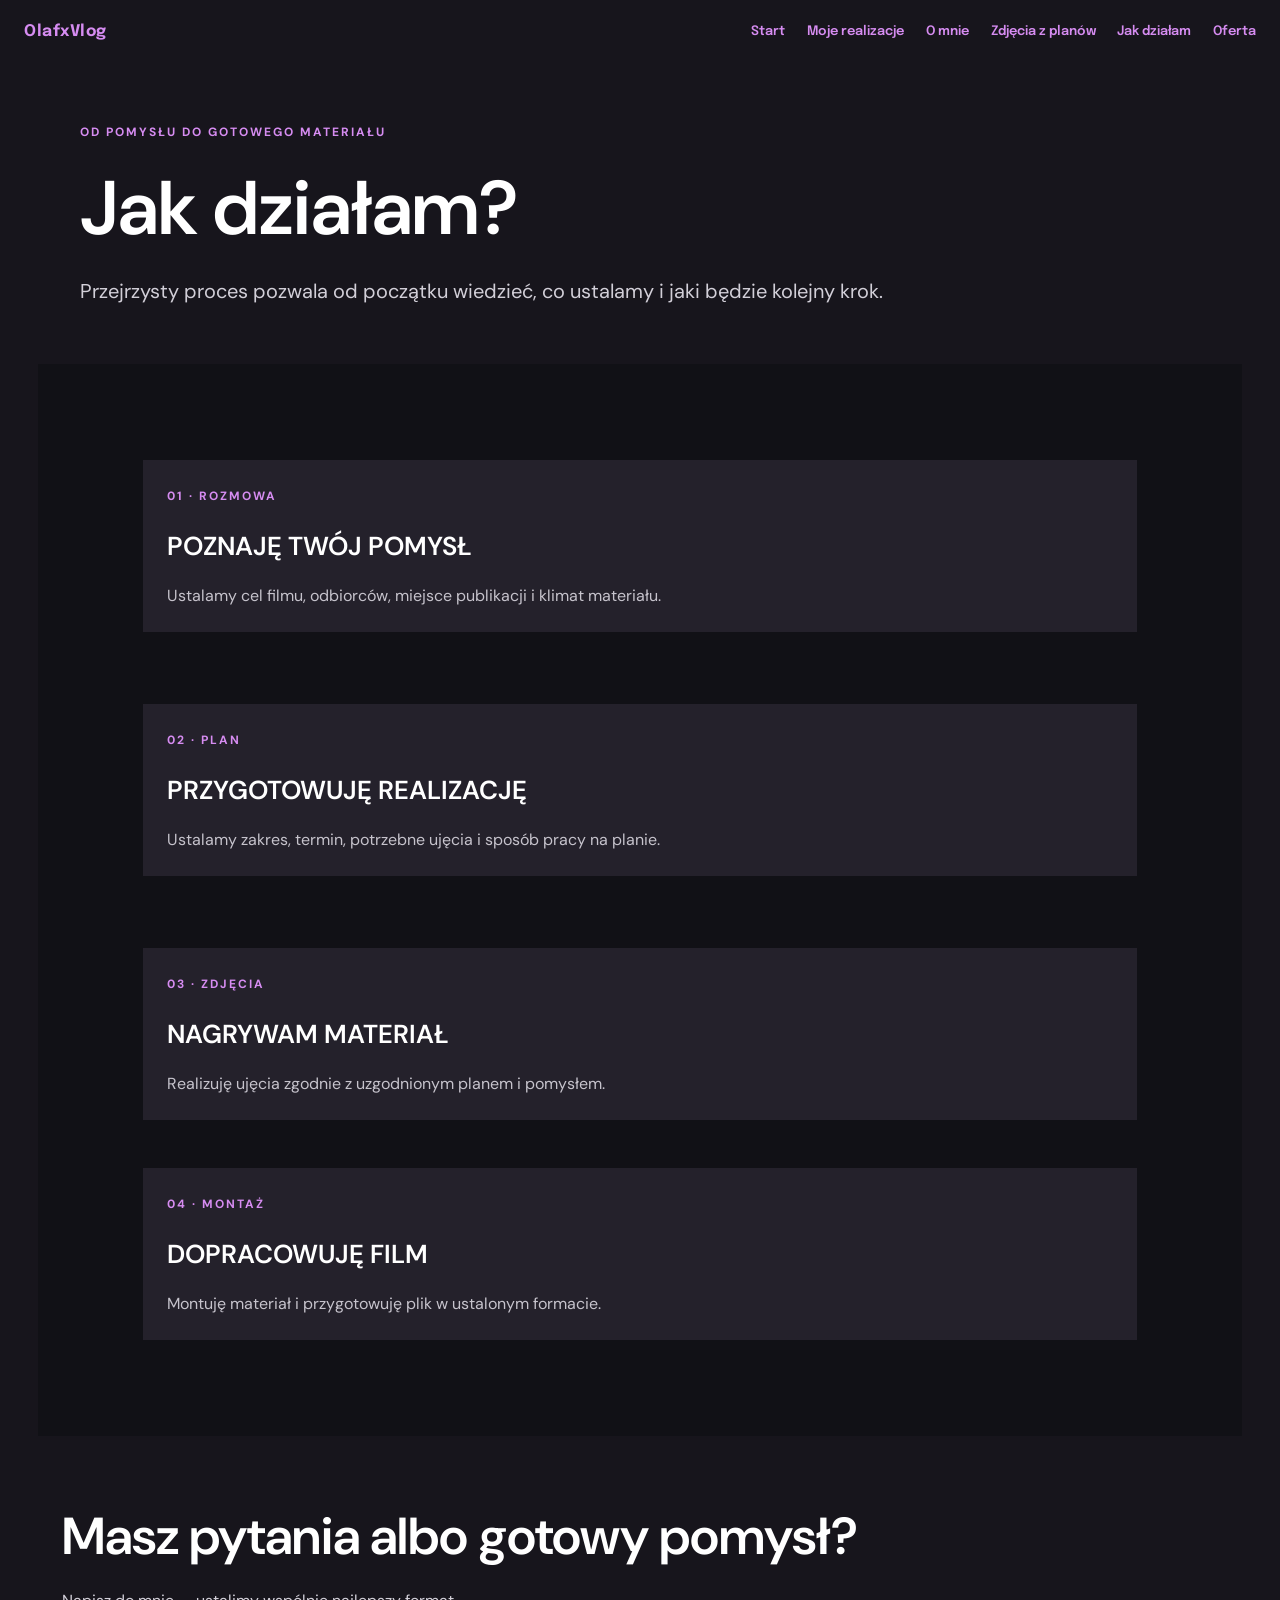
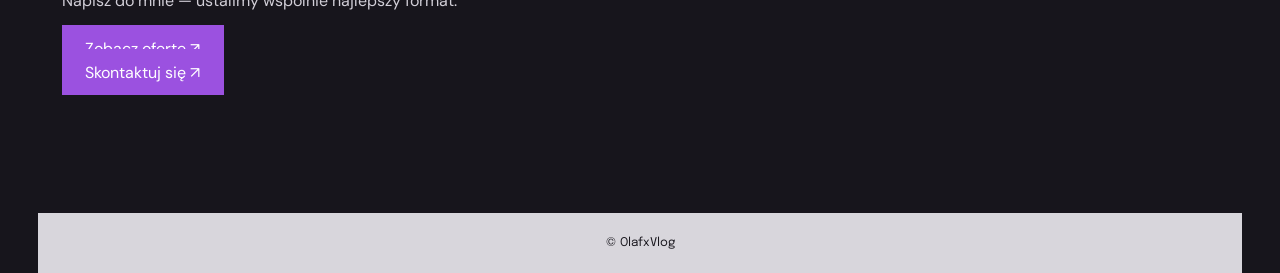
==== docs/jak-dzialam/index.html @ e48c9d9a "Improve mobile navigation and form feedback" ====
<!DOCTYPE html>
<html lang="pl-PL">
<head>
	<meta charset="UTF-8" />
	<meta name="viewport" content="width=device-width, initial-scale=1" />
<meta name='robots' content='max-image-preview:large' />
<title>Jak działam &#8211; OlafxVlog</title>
<link rel='dns-prefetch' href='//localhost' />




<style id="wp-img-auto-sizes-contain-inline-css">
img:is([sizes=auto i],[sizes^="auto," i]){contain-intrinsic-size:3000px 1500px}
/*# sourceURL=wp-img-auto-sizes-contain-inline-css */
</style>
<style id="wp-block-paragraph-inline-css">
.is-small-text{font-size:.875em}.is-regular-text{font-size:1em}.is-large-text{font-size:2.25em}.is-larger-text{font-size:3em}.has-drop-cap:not(:focus):first-letter{float:left;font-size:8.4em;font-style:normal;font-weight:100;line-height:.68;margin:.05em .1em 0 0;text-transform:uppercase}body.rtl .has-drop-cap:not(:focus):first-letter{float:none;margin-left:.1em}p.has-drop-cap.has-background{overflow:hidden}:root :where(p.has-background){padding:1.25em 2.375em}:where(p.has-text-color:not(.has-link-color)) a{color:inherit}p.has-text-align-left[style*="writing-mode:vertical-lr"],p.has-text-align-right[style*="writing-mode:vertical-rl"]{rotate:180deg}
/*# sourceURL=../wp-includes/blocks/paragraph/style.min.css */
</style>
<style id="wp-block-group-inline-css">
.wp-block-group{box-sizing:border-box}:where(.wp-block-group.wp-block-group-is-layout-constrained){position:relative}
/*# sourceURL=../wp-includes/blocks/group/style.min.css */
</style>
<style id="wp-block-group-theme-inline-css">
:where(.wp-block-group.has-background){padding:1.25em 2.375em}
/*# sourceURL=../wp-includes/blocks/group/theme.min.css */
</style>
<style id="wp-block-heading-inline-css">
h1:where(.wp-block-heading).has-background,h2:where(.wp-block-heading).has-background,h3:where(.wp-block-heading).has-background,h4:where(.wp-block-heading).has-background,h5:where(.wp-block-heading).has-background,h6:where(.wp-block-heading).has-background{padding:1.25em 2.375em}h1.has-text-align-left[style*=writing-mode]:where([style*=vertical-lr]),h1.has-text-align-right[style*=writing-mode]:where([style*=vertical-rl]),h2.has-text-align-left[style*=writing-mode]:where([style*=vertical-lr]),h2.has-text-align-right[style*=writing-mode]:where([style*=vertical-rl]),h3.has-text-align-left[style*=writing-mode]:where([style*=vertical-lr]),h3.has-text-align-right[style*=writing-mode]:where([style*=vertical-rl]),h4.has-text-align-left[style*=writing-mode]:where([style*=vertical-lr]),h4.has-text-align-right[style*=writing-mode]:where([style*=vertical-rl]),h5.has-text-align-left[style*=writing-mode]:where([style*=vertical-lr]),h5.has-text-align-right[style*=writing-mode]:where([style*=vertical-rl]),h6.has-text-align-left[style*=writing-mode]:where([style*=vertical-lr]),h6.has-text-align-right[style*=writing-mode]:where([style*=vertical-rl]){rotate:180deg}
/*# sourceURL=../wp-includes/blocks/heading/style.min.css */
</style>

<style id="wp-block-post-content-inline-css">
.wp-block-post-content{display:flow-root}
/*# sourceURL=../wp-includes/blocks/post-content/style.min.css */
</style>
<style id="wp-block-template-part-theme-inline-css">
:root :where(.wp-block-template-part.has-background){margin-bottom:0;margin-top:0;padding:1.25em 2.375em}
/*# sourceURL=../wp-includes/blocks/template-part/theme.min.css */
</style>
<style id="wp-emoji-styles-inline-css">

	img.wp-smiley, img.emoji {
		display: inline !important;
		border: none !important;
		box-shadow: none !important;
		height: 1em !important;
		width: 1em !important;
		margin: 0 0.07em !important;
		vertical-align: -0.1em !important;
		background: none !important;
		padding: 0 !important;
	}
/*# sourceURL=wp-emoji-styles-inline-css */
</style>
<style id="wp-block-library-inline-css">
:root{--wp-block-synced-color:#7a00df;--wp-block-synced-color--rgb:122,0,223;--wp-bound-block-color:var(--wp-block-synced-color);--wp-editor-canvas-background:#ddd;--wp-admin-theme-color:#007cba;--wp-admin-theme-color--rgb:0,124,186;--wp-admin-theme-color-darker-10:#006ba1;--wp-admin-theme-color-darker-10--rgb:0,107,160.5;--wp-admin-theme-color-darker-20:#005a87;--wp-admin-theme-color-darker-20--rgb:0,90,135;--wp-admin-border-width-focus:2px}@media (min-resolution:192dpi){:root{--wp-admin-border-width-focus:1.5px}}.wp-element-button{cursor:pointer}:root .has-very-light-gray-background-color{background-color:#eee}:root .has-very-dark-gray-background-color{background-color:#313131}:root .has-very-light-gray-color{color:#eee}:root .has-very-dark-gray-color{color:#313131}:root .has-vivid-green-cyan-to-vivid-cyan-blue-gradient-background{background:linear-gradient(135deg,#00d084,#0693e3)}:root .has-purple-crush-gradient-background{background:linear-gradient(135deg,#34e2e4,#4721fb 50%,#ab1dfe)}:root .has-hazy-dawn-gradient-background{background:linear-gradient(135deg,#faaca8,#dad0ec)}:root .has-subdued-olive-gradient-background{background:linear-gradient(135deg,#fafae1,#67a671)}:root .has-atomic-cream-gradient-background{background:linear-gradient(135deg,#fdd79a,#004a59)}:root .has-nightshade-gradient-background{background:linear-gradient(135deg,#330968,#31cdcf)}:root .has-midnight-gradient-background{background:linear-gradient(135deg,#020381,#2874fc)}:root{--wp--preset--font-size--normal:16px;--wp--preset--font-size--huge:42px}.has-regular-font-size{font-size:1em}.has-larger-font-size{font-size:2.625em}.has-normal-font-size{font-size:var(--wp--preset--font-size--normal)}.has-huge-font-size{font-size:var(--wp--preset--font-size--huge)}:root .has-text-align-center{text-align:center}:root .has-text-align-left{text-align:left}:root .has-text-align-right{text-align:right}.has-fit-text{white-space:nowrap!important}#end-resizable-editor-section{display:none}.aligncenter{clear:both}.items-justified-left{justify-content:flex-start}.items-justified-center{justify-content:center}.items-justified-right{justify-content:flex-end}.items-justified-space-between{justify-content:space-between}.screen-reader-text{word-wrap:normal!important;border:0;clip-path:inset(50%);height:1px;margin:-1px;overflow:hidden;padding:0;position:absolute;width:1px;word-break:normal!important}.screen-reader-text:focus{background-color:#ddd;clip-path:none;color:#444;display:block;font-size:1em;height:auto;left:5px;line-height:normal;padding:15px 23px 14px;text-decoration:none;top:5px;width:auto;z-index:100000}html :where(.has-border-color){border-style:solid}html :where([style^=border-color],[style*=";border-color"],[style*="; border-color"]){border-style:solid}html :where([style^=border-top-color],[style*=";border-top-color"],[style*="; border-top-color"]){border-top-style:solid}html :where([style^=border-right-color],[style*=";border-right-color"],[style*="; border-right-color"]){border-right-style:solid}html :where([style^=border-bottom-color],[style*=";border-bottom-color"],[style*="; border-bottom-color"]){border-bottom-style:solid}html :where([style^=border-left-color],[style*=";border-left-color"],[style*="; border-left-color"]){border-left-style:solid}html :where([style^=border-width],[style*=";border-width"],[style*="; border-width"]){border-style:solid}html :where([style^=border-top-width],[style*=";border-top-width"],[style*="; border-top-width"]){border-top-style:solid}html :where([style^=border-right-width],[style*=";border-right-width"],[style*="; border-right-width"]){border-right-style:solid}html :where([style^=border-bottom-width],[style*=";border-bottom-width"],[style*="; border-bottom-width"]){border-bottom-style:solid}html :where([style^=border-left-width],[style*=";border-left-width"],[style*="; border-left-width"]){border-left-style:solid}html :where(img[class*=wp-image-]){height:auto;max-width:100%}:where(figure){margin:0 0 1em}html :where(.is-position-sticky){--wp-admin--admin-bar--position-offset:var(--wp-admin--admin-bar--height,0px)}@media screen and (max-width:600px){html :where(.is-position-sticky){--wp-admin--admin-bar--position-offset:0px}}
/*# sourceURL=/wp-includes/css/dist/block-library/common.min.css */
</style>
<style id="global-styles-inline-css">
:root{--wp--preset--aspect-ratio--square: 1;--wp--preset--aspect-ratio--4-3: 4/3;--wp--preset--aspect-ratio--3-4: 3/4;--wp--preset--aspect-ratio--3-2: 3/2;--wp--preset--aspect-ratio--2-3: 2/3;--wp--preset--aspect-ratio--16-9: 16/9;--wp--preset--aspect-ratio--9-16: 9/16;--wp--preset--color--black: #000000;--wp--preset--color--cyan-bluish-gray: #abb8c3;--wp--preset--color--white: #ffffff;--wp--preset--color--pale-pink: #f78da7;--wp--preset--color--vivid-red: #cf2e2e;--wp--preset--color--luminous-vivid-orange: #ff6900;--wp--preset--color--luminous-vivid-amber: #fcb900;--wp--preset--color--light-green-cyan: #7bdcb5;--wp--preset--color--vivid-green-cyan: #00d084;--wp--preset--color--pale-cyan-blue: #8ed1fc;--wp--preset--color--vivid-cyan-blue: #0693e3;--wp--preset--color--vivid-purple: #9b51e0;--wp--preset--color--base: #fffdfd;--wp--preset--color--body-text: #666b68;--wp--preset--color--section-bg: #f6f6f6;--wp--preset--color--heading: #1d1c1a;--wp--preset--color--primary: #EF626C;--wp--preset--color--secondary: #1c1b19;--wp--preset--gradient--vivid-cyan-blue-to-vivid-purple: linear-gradient(135deg,rgb(6,147,227) 0%,rgb(155,81,224) 100%);--wp--preset--gradient--light-green-cyan-to-vivid-green-cyan: linear-gradient(135deg,rgb(122,220,180) 0%,rgb(0,208,130) 100%);--wp--preset--gradient--luminous-vivid-amber-to-luminous-vivid-orange: linear-gradient(135deg,rgb(252,185,0) 0%,rgb(255,105,0) 100%);--wp--preset--gradient--luminous-vivid-orange-to-vivid-red: linear-gradient(135deg,rgb(255,105,0) 0%,rgb(207,46,46) 100%);--wp--preset--gradient--very-light-gray-to-cyan-bluish-gray: linear-gradient(135deg,rgb(238,238,238) 0%,rgb(169,184,195) 100%);--wp--preset--gradient--cool-to-warm-spectrum: linear-gradient(135deg,rgb(74,234,220) 0%,rgb(151,120,209) 20%,rgb(207,42,186) 40%,rgb(238,44,130) 60%,rgb(251,105,98) 80%,rgb(254,248,76) 100%);--wp--preset--gradient--blush-light-purple: linear-gradient(135deg,rgb(255,206,236) 0%,rgb(152,150,240) 100%);--wp--preset--gradient--blush-bordeaux: linear-gradient(135deg,rgb(254,205,165) 0%,rgb(254,45,45) 50%,rgb(107,0,62) 100%);--wp--preset--gradient--luminous-dusk: linear-gradient(135deg,rgb(255,203,112) 0%,rgb(199,81,192) 50%,rgb(65,88,208) 100%);--wp--preset--gradient--pale-ocean: linear-gradient(135deg,rgb(255,245,203) 0%,rgb(182,227,212) 50%,rgb(51,167,181) 100%);--wp--preset--gradient--electric-grass: linear-gradient(135deg,rgb(202,248,128) 0%,rgb(113,206,126) 100%);--wp--preset--gradient--midnight: linear-gradient(135deg,rgb(2,3,129) 0%,rgb(40,116,252) 100%);--wp--preset--font-size--small: 14px;--wp--preset--font-size--medium: 18px;--wp--preset--font-size--large: 26px;--wp--preset--font-size--x-large: 42px;--wp--preset--font-size--body-text: 16px;--wp--preset--font-size--regular: 22px;--wp--preset--font-size--extra-large: 32px;--wp--preset--font-size--big: clamp(33px, calc(2.0625rem + ((1vw - 3.2px) * 2.0625)), 66px);;--wp--preset--font-size--huge: clamp(40px, calc(2.25rem + ((1vw - 3.2px) * 2.375)), 74px);;--wp--preset--font-size--gigantic: clamp(42px, calc(2.625rem + ((1vw - 3.2px) * 2.75)), 86px);;--wp--preset--font-size--banner-title: clamp(2.5rem, 2.113rem + 1.935vw, 4rem);;--wp--preset--font-size--section-title: clamp(2rem, 1.871rem + 0.645vw, 2.5rem);;--wp--preset--font-family--epilogue: "Epilogue", sans-serif;--wp--preset--spacing--20: 0.44rem;--wp--preset--spacing--30: 0.67rem;--wp--preset--spacing--40: 1rem;--wp--preset--spacing--50: 1.5rem;--wp--preset--spacing--60: 2.25rem;--wp--preset--spacing--70: 3.38rem;--wp--preset--spacing--80: 5.06rem;--wp--preset--shadow--natural: 6px 6px 9px rgba(0, 0, 0, 0.2);--wp--preset--shadow--deep: 12px 12px 50px rgba(0, 0, 0, 0.4);--wp--preset--shadow--sharp: 6px 6px 0px rgba(0, 0, 0, 0.2);--wp--preset--shadow--outlined: 6px 6px 0px -3px rgb(255, 255, 255), 6px 6px rgb(0, 0, 0);--wp--preset--shadow--crisp: 6px 6px 0px rgb(0, 0, 0);}.wp-block-button{--wp--preset--dimension--25: 25%;--wp--preset--dimension--50: 50%;--wp--preset--dimension--75: 75%;--wp--preset--dimension--100: 100%;}:root { --wp--style--global--content-size: 1500px;--wp--style--global--wide-size: 1280px; }:where(body) { margin: 0; }.wp-site-blocks { padding-top: var(--wp--style--root--padding-top); padding-bottom: var(--wp--style--root--padding-bottom); }.has-global-padding { padding-right: var(--wp--style--root--padding-right); padding-left: var(--wp--style--root--padding-left); }.has-global-padding > .alignfull { margin-right: calc(var(--wp--style--root--padding-right) * -1); margin-left: calc(var(--wp--style--root--padding-left) * -1); }.has-global-padding :where(:not(.alignfull.is-layout-flow) > .has-global-padding:not(.wp-block-block, .alignfull)) { padding-right: 0; padding-left: 0; }.has-global-padding :where(:not(.alignfull.is-layout-flow) > .has-global-padding:not(.wp-block-block, .alignfull)) > .alignfull { margin-left: 0; margin-right: 0; }.wp-site-blocks > .alignleft { float: left; margin-right: 2em; }.wp-site-blocks > .alignright { float: right; margin-left: 2em; }.wp-site-blocks > .aligncenter { justify-content: center; margin-left: auto; margin-right: auto; }:where(.wp-site-blocks) > * { margin-block-start: 24px; margin-block-end: 0; }:where(.wp-site-blocks) > :first-child { margin-block-start: 0; }:where(.wp-site-blocks) > :last-child { margin-block-end: 0; }:root { --wp--style--block-gap: 24px; }:root :where(.is-layout-flow) > :first-child{margin-block-start: 0;}:root :where(.is-layout-flow) > :last-child{margin-block-end: 0;}:root :where(.is-layout-flow) > *{margin-block-start: 24px;margin-block-end: 0;}:root :where(.is-layout-constrained) > :first-child{margin-block-start: 0;}:root :where(.is-layout-constrained) > :last-child{margin-block-end: 0;}:root :where(.is-layout-constrained) > *{margin-block-start: 24px;margin-block-end: 0;}:root :where(.is-layout-flex){gap: 24px;}:root :where(.is-layout-grid){gap: 24px;}.is-layout-flow > .alignleft{float: left;margin-inline-start: 0;margin-inline-end: 2em;}.is-layout-flow > .alignright{float: right;margin-inline-start: 2em;margin-inline-end: 0;}.is-layout-flow > .aligncenter{margin-left: auto !important;margin-right: auto !important;}.is-layout-constrained > .alignleft{float: left;margin-inline-start: 0;margin-inline-end: 2em;}.is-layout-constrained > .alignright{float: right;margin-inline-start: 2em;margin-inline-end: 0;}.is-layout-constrained > .aligncenter{margin-left: auto !important;margin-right: auto !important;}.is-layout-constrained > :where(:not(.alignleft):not(.alignright):not(.alignfull)){max-width: var(--wp--style--global--content-size);margin-left: auto !important;margin-right: auto !important;}.is-layout-constrained > .alignwide{max-width: var(--wp--style--global--wide-size);}body .is-layout-flex{display: flex;}.is-layout-flex{flex-wrap: wrap;align-items: center;}.is-layout-flex > :is(*, div){margin: 0;}body .is-layout-grid{display: grid;}.is-layout-grid > :is(*, div){margin: 0;}body{background-color: var(--wp--preset--color--base);color: var(--wp--preset--color--body-text);font-family: var(--wp--preset--font-family--epilogue);font-size: var(--wp--preset--font-size--body-text);font-weight: 400;line-height: 1.5rem;margin-top: 0;margin-right: 0;margin-bottom: 0;margin-left: 0;--wp--style--root--padding-top: 0;--wp--style--root--padding-right: 0;--wp--style--root--padding-bottom: 0;--wp--style--root--padding-left: 0;}a:where(:not(.wp-element-button)){color: var(--wp--preset--color--heading);}:root :where(a:where(:not(.wp-element-button)):hover){color: var(--wp--preset--color--primary);}:root :where(a:where(:not(.wp-element-button)):focus){color: var(--wp--preset--color--primary);outline-style: dotted;outline-width: 1px;}h1, h2, h3, h4, h5, h6{color: var(--wp--preset--color--heading);font-family: var(--wp--preset--font-family--raleway);font-weight: 600;}h1{font-size: 38px;line-height: 1.5;}h2{font-size: 32px;line-height: 1.3;}h3{font-size: 26px;}h4{font-size: 22px;}h5{font-size: 18px;}h6{font-size: 16px;}:root :where(.wp-element-button, .wp-block-button__link){background-color: var(--wp--preset--color--primary);border-width: 0;color: var(--wp--preset--color--white);font-family: inherit;font-size: inherit;font-style: inherit;font-weight: inherit;letter-spacing: inherit;line-height: inherit;padding-top: calc(0.667em + 2px);padding-right: calc(1.333em + 2px);padding-bottom: calc(0.667em + 2px);padding-left: calc(1.333em + 2px);text-decoration: none;text-transform: inherit;}:root :where(.wp-element-button:hover, .wp-block-button__link:hover){background-color: var(--wp--preset--color--secondary);color: var(--wp--preset--color--white);}.has-black-color{color: var(--wp--preset--color--black) !important;}.has-cyan-bluish-gray-color{color: var(--wp--preset--color--cyan-bluish-gray) !important;}.has-white-color{color: var(--wp--preset--color--white) !important;}.has-pale-pink-color{color: var(--wp--preset--color--pale-pink) !important;}.has-vivid-red-color{color: var(--wp--preset--color--vivid-red) !important;}.has-luminous-vivid-orange-color{color: var(--wp--preset--color--luminous-vivid-orange) !important;}.has-luminous-vivid-amber-color{color: var(--wp--preset--color--luminous-vivid-amber) !important;}.has-light-green-cyan-color{color: var(--wp--preset--color--light-green-cyan) !important;}.has-vivid-green-cyan-color{color: var(--wp--preset--color--vivid-green-cyan) !important;}.has-pale-cyan-blue-color{color: var(--wp--preset--color--pale-cyan-blue) !important;}.has-vivid-cyan-blue-color{color: var(--wp--preset--color--vivid-cyan-blue) !important;}.has-vivid-purple-color{color: var(--wp--preset--color--vivid-purple) !important;}.has-base-color{color: var(--wp--preset--color--base) !important;}.has-body-text-color{color: var(--wp--preset--color--body-text) !important;}.has-section-bg-color{color: var(--wp--preset--color--section-bg) !important;}.has-heading-color{color: var(--wp--preset--color--heading) !important;}.has-primary-color{color: var(--wp--preset--color--primary) !important;}.has-secondary-color{color: var(--wp--preset--color--secondary) !important;}.has-black-background-color{background-color: var(--wp--preset--color--black) !important;}.has-cyan-bluish-gray-background-color{background-color: var(--wp--preset--color--cyan-bluish-gray) !important;}.has-white-background-color{background-color: var(--wp--preset--color--white) !important;}.has-pale-pink-background-color{background-color: var(--wp--preset--color--pale-pink) !important;}.has-vivid-red-background-color{background-color: var(--wp--preset--color--vivid-red) !important;}.has-luminous-vivid-orange-background-color{background-color: var(--wp--preset--color--luminous-vivid-orange) !important;}.has-luminous-vivid-amber-background-color{background-color: var(--wp--preset--color--luminous-vivid-amber) !important;}.has-light-green-cyan-background-color{background-color: var(--wp--preset--color--light-green-cyan) !important;}.has-vivid-green-cyan-background-color{background-color: var(--wp--preset--color--vivid-green-cyan) !important;}.has-pale-cyan-blue-background-color{background-color: var(--wp--preset--color--pale-cyan-blue) !important;}.has-vivid-cyan-blue-background-color{background-color: var(--wp--preset--color--vivid-cyan-blue) !important;}.has-vivid-purple-background-color{background-color: var(--wp--preset--color--vivid-purple) !important;}.has-base-background-color{background-color: var(--wp--preset--color--base) !important;}.has-body-text-background-color{background-color: var(--wp--preset--color--body-text) !important;}.has-section-bg-background-color{background-color: var(--wp--preset--color--section-bg) !important;}.has-heading-background-color{background-color: var(--wp--preset--color--heading) !important;}.has-primary-background-color{background-color: var(--wp--preset--color--primary) !important;}.has-secondary-background-color{background-color: var(--wp--preset--color--secondary) !important;}.has-black-border-color{border-color: var(--wp--preset--color--black) !important;}.has-cyan-bluish-gray-border-color{border-color: var(--wp--preset--color--cyan-bluish-gray) !important;}.has-white-border-color{border-color: var(--wp--preset--color--white) !important;}.has-pale-pink-border-color{border-color: var(--wp--preset--color--pale-pink) !important;}.has-vivid-red-border-color{border-color: var(--wp--preset--color--vivid-red) !important;}.has-luminous-vivid-orange-border-color{border-color: var(--wp--preset--color--luminous-vivid-orange) !important;}.has-luminous-vivid-amber-border-color{border-color: var(--wp--preset--color--luminous-vivid-amber) !important;}.has-light-green-cyan-border-color{border-color: var(--wp--preset--color--light-green-cyan) !important;}.has-vivid-green-cyan-border-color{border-color: var(--wp--preset--color--vivid-green-cyan) !important;}.has-pale-cyan-blue-border-color{border-color: var(--wp--preset--color--pale-cyan-blue) !important;}.has-vivid-cyan-blue-border-color{border-color: var(--wp--preset--color--vivid-cyan-blue) !important;}.has-vivid-purple-border-color{border-color: var(--wp--preset--color--vivid-purple) !important;}.has-base-border-color{border-color: var(--wp--preset--color--base) !important;}.has-body-text-border-color{border-color: var(--wp--preset--color--body-text) !important;}.has-section-bg-border-color{border-color: var(--wp--preset--color--section-bg) !important;}.has-heading-border-color{border-color: var(--wp--preset--color--heading) !important;}.has-primary-border-color{border-color: var(--wp--preset--color--primary) !important;}.has-secondary-border-color{border-color: var(--wp--preset--color--secondary) !important;}.has-vivid-cyan-blue-to-vivid-purple-gradient-background{background: var(--wp--preset--gradient--vivid-cyan-blue-to-vivid-purple) !important;}.has-light-green-cyan-to-vivid-green-cyan-gradient-background{background: var(--wp--preset--gradient--light-green-cyan-to-vivid-green-cyan) !important;}.has-luminous-vivid-amber-to-luminous-vivid-orange-gradient-background{background: var(--wp--preset--gradient--luminous-vivid-amber-to-luminous-vivid-orange) !important;}.has-luminous-vivid-orange-to-vivid-red-gradient-background{background: var(--wp--preset--gradient--luminous-vivid-orange-to-vivid-red) !important;}.has-very-light-gray-to-cyan-bluish-gray-gradient-background{background: var(--wp--preset--gradient--very-light-gray-to-cyan-bluish-gray) !important;}.has-cool-to-warm-spectrum-gradient-background{background: var(--wp--preset--gradient--cool-to-warm-spectrum) !important;}.has-blush-light-purple-gradient-background{background: var(--wp--preset--gradient--blush-light-purple) !important;}.has-blush-bordeaux-gradient-background{background: var(--wp--preset--gradient--blush-bordeaux) !important;}.has-luminous-dusk-gradient-background{background: var(--wp--preset--gradient--luminous-dusk) !important;}.has-pale-ocean-gradient-background{background: var(--wp--preset--gradient--pale-ocean) !important;}.has-electric-grass-gradient-background{background: var(--wp--preset--gradient--electric-grass) !important;}.has-midnight-gradient-background{background: var(--wp--preset--gradient--midnight) !important;}.has-small-font-size{font-size: var(--wp--preset--font-size--small) !important;}.has-medium-font-size{font-size: var(--wp--preset--font-size--medium) !important;}.has-large-font-size{font-size: var(--wp--preset--font-size--large) !important;}.has-x-large-font-size{font-size: var(--wp--preset--font-size--x-large) !important;}.has-body-text-font-size{font-size: var(--wp--preset--font-size--body-text) !important;}.has-regular-font-size{font-size: var(--wp--preset--font-size--regular) !important;}.has-extra-large-font-size{font-size: var(--wp--preset--font-size--extra-large) !important;}.has-big-font-size{font-size: var(--wp--preset--font-size--big) !important;}.has-huge-font-size{font-size: var(--wp--preset--font-size--huge) !important;}.has-gigantic-font-size{font-size: var(--wp--preset--font-size--gigantic) !important;}.has-banner-title-font-size{font-size: var(--wp--preset--font-size--banner-title) !important;}.has-section-title-font-size{font-size: var(--wp--preset--font-size--section-title) !important;}.has-epilogue-font-family{font-family: var(--wp--preset--font-family--epilogue) !important;}
html, body {
  margin: 0 !important;
  background-color: #17151c !important;
}

/* Czytelne pola formularza kontaktowego */
.wpcf7 form label {
  color: #f5f3f7 !important;
}
.wpcf7 form input:not([type=submit]):not([type=checkbox]):not([type=radio]),
.wpcf7 form textarea {
  color: #f5f3f7 !important;
  caret-color: #f5f3f7;
  background-color: #25232a !important;
}
.wpcf7 form input::placeholder,
.wpcf7 form textarea::placeholder {
  color: #c6c3cc !important;
  opacity: 1;
}
:root :where(.wp-block-column){padding-top: var(--wp--preset--spacing--50);padding-right: var(--wp--preset--spacing--80);padding-bottom: var(--wp--preset--spacing--50);padding-left: var(--wp--preset--spacing--80);text-transform: uppercase;}
:root :where(.wp-block-column .wp-element-button, .wp-block-column .wp-block-button__link){background-color: var(--wp--preset--color--heading);}
:root :where(p){text-align: left;font-size: var(--wp--preset--font-size--body-text);text-transform: none;}
/*# sourceURL=global-styles-inline-css */
</style>
<style id="core-block-supports-inline-css">
.wp-container-core-group-is-layout-701dd434{flex-wrap:nowrap;gap:12px;justify-content:flex-start;}.wp-container-core-group-is-layout-3f54cc49 > :where(:not(.alignleft):not(.alignright):not(.alignfull)){max-width:1120px;margin-left:auto !important;margin-right:auto !important;}.wp-container-core-group-is-layout-3f54cc49 > .alignwide{max-width:1120px;}.wp-container-core-group-is-layout-3f54cc49 .alignfull{max-width:none;}.wp-container-core-group-is-layout-3f54cc49 > .alignfull{margin-right:calc(24px * -1);margin-left:calc(24px * -1);}.wp-container-core-group-is-layout-67faa747 > :where(:not(.alignleft):not(.alignright):not(.alignfull)){max-width:1120px;margin-left:auto !important;margin-right:auto !important;}.wp-container-core-group-is-layout-67faa747 > .alignwide{max-width:1120px;}.wp-container-core-group-is-layout-67faa747 .alignfull{max-width:none;}.wp-container-core-group-is-layout-67faa747 > .alignfull{margin-right:calc(24px * -1);margin-left:calc(24px * -1);}.wp-container-core-group-is-layout-318022ab > .alignfull{margin-right:calc(24px * -1);margin-left:calc(24px * -1);}.wp-container-core-group-is-layout-80ef2325 > :where(:not(.alignleft):not(.alignright):not(.alignfull)){max-width:1120px;margin-left:auto !important;margin-right:auto !important;}.wp-container-core-group-is-layout-80ef2325 > .alignwide{max-width:1120px;}.wp-container-core-group-is-layout-80ef2325 .alignfull{max-width:none;}.wp-container-core-group-is-layout-80ef2325 > .alignfull{margin-right:calc(24px * -1);margin-left:calc(24px * -1);}.wp-container-core-post-content-is-layout-a1357864 > *{margin-block-start:0;margin-block-end:0;}.wp-container-core-post-content-is-layout-a1357864 > * + *{margin-block-start:0px;margin-block-end:0;}.wp-container-core-group-is-layout-fdaced03 > :where(:not(.alignleft):not(.alignright):not(.alignfull)){max-width:1120px;margin-left:auto !important;margin-right:auto !important;}.wp-container-core-group-is-layout-fdaced03 > .alignwide{max-width:1120px;}.wp-container-core-group-is-layout-fdaced03 .alignfull{max-width:none;}.wp-container-core-group-is-layout-fdaced03 > .alignfull{margin-right:calc(24px * -1);margin-left:calc(24px * -1);}.wp-container-core-group-is-layout-a1357864 > *{margin-block-start:0;margin-block-end:0;}.wp-container-core-group-is-layout-a1357864 > * + *{margin-block-start:0px;margin-block-end:0;}
/*# sourceURL=core-block-supports-inline-css */
</style>
<style id="wp-block-template-skip-link-inline-css">
/*! This file is auto-generated */
.skip-link.screen-reader-text{border:0;clip-path:inset(50%);height:1px;margin:-1px;overflow:hidden;padding:0;position:absolute!important;width:1px;word-wrap:normal!important;word-break:normal!important}.skip-link.screen-reader-text:focus{background-color:#eee;clip-path:none;color:#444;display:block;font-size:1em;height:auto;left:5px;line-height:normal;padding:15px 23px 14px;text-decoration:none;top:5px;width:auto;z-index:100000}
/*# sourceURL=/wp-includes/css/wp-block-template-skip-link.min.css */
</style>



<style id="elementor-frontend-inline-css">
.e-heading-base a, .e-paragraph-base a { all: unset; cursor: pointer; }form[data-element_type="e-form"].form-state-success [data-element_type="e-form-success-message"],form[data-element_type="e-form"].form-state-error [data-element_type="e-form-error-message"]{ display: block; }.elementor-edit-mode [data-element_type="e-form-success-message"]:is(.elementor-element-editable, :has(.elementor-element-editable), :has(> .elementor-empty-view)),.elementor-edit-mode [data-element_type="e-form-error-message"]:is(.elementor-element-editable, :has(.elementor-element-editable), :has(> .elementor-empty-view)){ display: block; }.e-background-video { position: relative; overflow: hidden; }.e-background-video__media { position: absolute; inset: 0; width: 100%; height: 100%; object-fit: cover; pointer-events: none; z-index: 0; }.e-background-video__content { position: relative; z-index: 1; flex: 1 1 auto; }.elementor-edit-mode .e-background-video__content.e-atomic-element:has(> .elementor-empty-view) { display: flex; flex-direction: column; flex: 1 1 auto; min-height: 0; }.elementor-edit-mode .e-background-video__content.e-atomic-element:has(> .elementor-empty-view) > .elementor-empty-view.elementor-empty-view { position: relative; flex: 1 1 auto; min-height: 120px; height: auto; width: 100%; }.elementor-edit-mode .e-background-video__content.e-atomic-element:has(> .elementor-empty-view) > .elementor-empty-view > .elementor-first-add { position: absolute; inset: 0; width: 100%; height: 100%; }.e-background-video__controls { z-index: 2; }.e-background-video__play, .e-background-video__pause { appearance: none; -webkit-appearance: none; }.e-background-video.e-background-video--playing .e-background-video__play { display: none; }.e-background-video.e-background-video--paused .e-background-video__pause { display: none; }.e-background-video:not(.e-background-video--playing):not(.e-background-video--paused) .e-background-video__controls,.e-background-video:not(.e-background-video--playing):not(.e-background-video--paused) .e-background-video__play,.e-background-video:not(.e-background-video--playing):not(.e-background-video--paused) .e-background-video__pause { display: none; }.e-accordion-item-header-base { list-style: none; }.e-accordion-item-header-base::-webkit-details-marker { display: none; }.e-accordion-item-base { interpolate-size: allow-keywords; }.e-accordion-item-base::details-content {block-size: 0; overflow: hidden;transition: block-size .3s ease, content-visibility .3s ease allow-discrete;}.e-accordion-item-base[open]::details-content { block-size: auto; }.e-accordion-item-icon-base.e-accordion-item-icon-base .e-svg-base { width: auto; height: 100%; max-width: 100%; }.e-accordion-item-icon-base.e-accordion-item-icon-base .e-svg-base svg { width: auto !important; }.e-accordion-item-icon-base svg { transition: transform .3s ease; }.e-accordion-item-base[open] > summary .e-accordion-item-icon-base svg { transform: rotate(180deg); }
/*# sourceURL=elementor-frontend-inline-css */
</style>



<link rel='stylesheet' id='elementor-gf-dmsans-css' href='https://fonts.googleapis.com/css?family=DM+Sans:100,100italic,200,200italic,300,300italic,400,400italic,500,500italic,600,600italic,700,700italic,800,800italic,900,900italic&#038;display=swap&#038;subset=latin-ext' media='all' />



<meta name="generator" content="WordPress 7.1.4" />


<meta name="generator" content="Elementor 4.3.6; features: e_font_icon_svg, additional_custom_breakpoints; settings: css_print_method-external, google_font-enabled, font_display-swap">
			<style>
				.e-con.e-parent:nth-of-type(n+4):not(.e-lazyloaded):not(.e-no-lazyload),
				.e-con.e-parent:nth-of-type(n+4):not(.e-lazyloaded):not(.e-no-lazyload) * {
					background-image: none !important;
				}
				@media screen and (max-height: 1024px) {
					.e-con.e-parent:nth-of-type(n+3):not(.e-lazyloaded):not(.e-no-lazyload),
					.e-con.e-parent:nth-of-type(n+3):not(.e-lazyloaded):not(.e-no-lazyload) * {
						background-image: none !important;
					}
				}
				@media screen and (max-height: 640px) {
					.e-con.e-parent:nth-of-type(n+2):not(.e-lazyloaded):not(.e-no-lazyload),
					.e-con.e-parent:nth-of-type(n+2):not(.e-lazyloaded):not(.e-no-lazyload) * {
						background-image: none !important;
					}
				}
			</style>
			<style class="wp-fonts-local">
@font-face{font-family:Epilogue;font-style:normal;font-weight:400;font-display:fallback;src:url('../wp-content/themes/devotion/assets/fonts/epilogue/Epilogue-Regular.ttf') format('truetype');}
@font-face{font-family:Epilogue;font-style:normal;font-weight:500;font-display:fallback;src:url('../wp-content/themes/devotion/assets/fonts/epilogue/Epilogue-Medium.ttf') format('truetype');}
@font-face{font-family:Epilogue;font-style:normal;font-weight:600;font-display:fallback;src:url('../wp-content/themes/devotion/assets/fonts/epilogue/Epilogue-SemiBold.ttf') format('truetype');}
@font-face{font-family:Epilogue;font-style:normal;font-weight:700;font-display:fallback;src:url('../wp-content/themes/devotion/assets/fonts/epilogue/Epilogue-Bold.ttf') format('truetype');}
</style>
<style id="olafxvlog-transparent-menu">

/* Nadpisanie inline style background-color na nawigacji */
.wp-block-group[style*="background-color: #1c1b19"],
.wp-block-group[style*="background-color:#1c1b19"] {
    background-color: transparent !important;
}

/* Przezroczyste menu */
.wp-block-navigation,
.wp-block-navigation ul,
.wp-block-navigation.has-background,
.wp-block-navigation__responsive-container,
.wp-block-navigation__responsive-container-content,
.has-secondary-background-color {
    background: transparent !important;
    background-color: transparent !important;
}

/* Ramka po lewej - reset marginesów Elementora */
.elementor .e-con,
.elementor-section-wrap {
    margin-left: 0 !important;
    margin-right: 0 !important;
}

</style>
<link rel="stylesheet" href="../wp-content/uploads/elementor/css/post-49.css"><link rel="stylesheet" href="../wp-content/uploads/elementor/css/base-desktop.css"><link rel="stylesheet" href="../wp-content/uploads/elementor/css/base-mobile.css"><link rel="stylesheet" href="../wp-content/uploads/elementor/css/post-74.css"><style id="static-navigation">.wp-block-navigation__responsive-container-open,.wp-block-navigation__responsive-container-close{display:none!important}.wp-block-navigation__responsive-container{display:block!important;position:static!important;width:auto!important;height:auto!important;max-height:none!important;opacity:1!important;visibility:visible!important;overflow:visible!important;background:transparent!important}.wp-block-navigation__responsive-container-content{display:block!important;visibility:visible!important}.wp-block-navigation__container{display:flex!important;flex-wrap:wrap!important;justify-content:center!important;gap:1rem!important}.wp-block-group:has(> .portfolio-brand-nav),.wp-block-group:has(> nav.wp-block-navigation){display:none!important}.ov-site-header{position:relative;z-index:100;display:flex;align-items:center;justify-content:space-between;gap:24px;width:100%;min-height:64px;padding:12px 24px;box-sizing:border-box;background:#17151c;color:#d68cf1;font-family:inherit}body.page-id-73 .ov-site-header{position:absolute;top:0;left:0;background:transparent}.ov-site-brand{flex:0 0 auto;color:#d68cf1!important;text-decoration:none!important;font-size:16px;font-weight:800;letter-spacing:.5px}.ov-desktop-navigation{display:flex;align-items:center;justify-content:flex-end;gap:clamp(10px,1.7vw,22px);min-width:0;white-space:nowrap}.ov-desktop-navigation a,.ov-mobile-links a{color:#d68cf1!important;text-decoration:none!important;font-size:13px;font-weight:600;line-height:1.35}.ov-desktop-navigation a:hover,.ov-mobile-links a:hover{color:#fff!important}.ov-mobile-navigation{display:none;position:relative;margin-left:auto}.ov-mobile-navigation summary{display:flex;align-items:center;justify-content:center;gap:8px;min-height:44px;padding:0 15px;border:1px solid #56445f;border-radius:999px;background:#292631;color:#f5eafb;font-size:14px;font-weight:700;list-style:none;cursor:pointer}.ov-mobile-navigation summary::-webkit-details-marker{display:none}.ov-mobile-links{position:absolute;top:calc(100% + 10px);right:0;z-index:110;display:flex;flex-direction:column;gap:2px;width:min(270px,calc(100vw - 32px));padding:9px;border:1px solid #393440;border-radius:17px;background:#211e27;box-shadow:0 18px 46px rgba(0,0,0,.4)}.ov-mobile-links a{display:flex;align-items:center;min-height:46px;padding:0 14px;border-radius:10px;font-size:15px}.ov-mobile-links a:hover{background:#302c37}.ov-form-status{margin:12px 0 0;color:#d7f6de;font-size:14px;line-height:1.5}.portfolio-brand-nav{display:flex!important;flex-wrap:nowrap!important;justify-content:flex-start!important;align-items:center!important;gap:12px!important;overflow-x:auto!important;white-space:nowrap!important}.portfolio-brand-nav p{margin:0!important}.portfolio-brand-nav a{color:#d68cf1!important;text-decoration:none!important}.elementor-73 .elementor-element-36d092e{width:100%;margin:22px auto 30px;padding:0 20px;box-sizing:border-box}.elementor-73 .elementor-social-icons-wrapper{display:flex!important;flex-flow:row wrap!important;justify-content:center!important;align-items:center!important;gap:12px!important}.elementor-73 .elementor-social-icons-wrapper .elementor-grid-item{display:block!important;flex:0 0 auto!important}.elementor-73 .elementor-social-icons-wrapper .elementor-screen-only{position:absolute!important;width:1px!important;height:1px!important;padding:0!important;margin:-1px!important;overflow:hidden!important;clip:rect(0,0,0,0)!important;white-space:nowrap!important;border:0!important}.elementor-73 .elementor-social-icons-wrapper .elementor-icon{display:inline-flex!important;align-items:center!important;justify-content:center!important;width:46px!important;height:46px!important;padding:0!important;border-radius:50%!important;background:#292631!important;color:#f4eff8!important;transition:transform .2s ease,background .2s ease}.elementor-73 .elementor-social-icons-wrapper .elementor-icon:hover{transform:translateY(-3px);background:#8c4bd1!important}.elementor-73 .elementor-social-icons-wrapper svg{display:block!important;width:20px!important;height:20px!important;max-width:20px!important;max-height:20px!important;fill:currentColor!important}.elementor-73 .elementor-element-06c989a{width:min(100% - 40px,680px)!important;margin:0 auto 48px!important}.elementor-73 .elementor-element-06c989a .wpcf7{padding:28px!important;border:1px solid #393440!important;border-radius:22px!important;background:#211e27!important;box-shadow:0 18px 50px rgba(0,0,0,.22)!important}.elementor-73 .elementor-element-06c989a .wpcf7 form p{margin:0 0 17px!important}.elementor-73 .elementor-element-06c989a .wpcf7 form label{display:block!important;color:#eee8f2!important;font-size:14px!important;font-weight:600!important;line-height:1.55!important}.elementor-73 .elementor-element-06c989a .wpcf7-form-control-wrap{display:block!important;margin-top:7px!important}.elementor-73 .elementor-element-06c989a .wpcf7 input:not([type=submit]),.elementor-73 .elementor-element-06c989a .wpcf7 textarea{display:block!important;width:100%!important;max-width:100%!important;box-sizing:border-box!important;padding:13px 15px!important;border:1px solid #4a4453!important;border-radius:11px!important;background:#302c37!important;color:#fff!important;font:inherit!important;outline:none!important;transition:border-color .2s ease,box-shadow .2s ease}.elementor-73 .elementor-element-06c989a .wpcf7 input:focus,.elementor-73 .elementor-element-06c989a .wpcf7 textarea:focus{border-color:#bd75eb!important;box-shadow:0 0 0 3px rgba(189,117,235,.18)!important}.elementor-73 .elementor-element-06c989a .wpcf7 textarea{min-height:145px!important;resize:vertical!important}.elementor-73 .elementor-element-06c989a .wpcf7 input[type=submit]{display:inline-flex!important;align-items:center!important;justify-content:center!important;width:auto!important;min-width:150px!important;padding:13px 24px!important;border:0!important;border-radius:999px!important;background:#9652db!important;color:white!important;font-weight:700!important;cursor:pointer!important;transition:transform .2s ease,background .2s ease}.elementor-73 .elementor-element-06c989a .wpcf7 input[type=submit]:hover{transform:translateY(-2px);background:#aa65eb!important}.elementor-73 .elementor-element-06c989a .wpcf7 .wpcf7-response-output{color:#eee8f2!important}.elementor-99 .e-youtube-base{display:inline-block!important;vertical-align:top;width:500px;max-width:calc(100vw - 48px);height:auto!important;aspect-ratio:16/9;margin:10px;overflow:hidden}.elementor-99 .e-youtube-base iframe{display:block;width:100%;height:100%;border:0}.elementor-99 .e-235416d-37e6544,.elementor-99 .e-8392875-91f4352,.elementor-99 .e-40be9d1-95b2715,.elementor-99 .e-2113d0b-c2fb46c,.elementor-99 .e-3a06204-0a8653b{width:250px;aspect-ratio:9/16}@media(max-width:760px){.portfolio-brand-nav{gap:10px!important}.portfolio-brand-nav p{font-size:13px!important}}@media(max-width:767px){.elementor-99 .e-youtube-base{width:300px;max-width:calc(100vw - 48px);margin:8px auto;display:block!important}.elementor-99 .e-235416d-37e6544,.elementor-99 .e-8392875-91f4352,.elementor-99 .e-40be9d1-95b2715,.elementor-99 .e-2113d0b-c2fb46c,.elementor-99 .e-3a06204-0a8653b{width:220px}}@media(max-width:600px){.elementor-73 .elementor-element-06c989a{width:calc(100% - 32px)!important}.elementor-73 .elementor-element-06c989a .wpcf7{padding:21px 17px!important;border-radius:18px!important}.elementor-73 .elementor-social-icons-wrapper{gap:10px!important}.elementor-73 .elementor-social-icons-wrapper .elementor-icon{width:44px!important;height:44px!important}}@media(max-width:860px){.ov-site-header{min-height:62px;padding:10px 16px;gap:12px}.ov-desktop-navigation{display:none!important}.ov-mobile-navigation{display:block!important}.wp-block-buttons{display:flex!important;flex-flow:row wrap!important;align-items:center!important;gap:12px!important}.wp-block-buttons>.wp-block-button{flex:0 1 auto!important;width:auto!important;max-width:100%!important;margin:0!important}.wp-block-button__link{display:inline-flex!important;align-items:center!important;justify-content:center!important;max-width:100%!important;min-height:46px;box-sizing:border-box!important;white-space:normal!important;overflow-wrap:anywhere;line-height:1.35!important;text-align:center!important;padding:12px 18px!important}.elementor .elementor-button-wrapper{display:flex!important;flex-flow:row wrap!important;align-items:center!important;gap:12px!important;max-width:100%}.elementor .elementor-button{display:inline-flex!important;align-items:center!important;justify-content:center!important;width:auto!important;max-width:100%!important;min-height:46px;box-sizing:border-box!important;white-space:normal!important;overflow-wrap:anywhere;line-height:1.35!important;text-align:center!important;padding:12px 18px!important}.elementor .elementor-element{min-width:0}.elementor .e-con,.elementor .e-con-inner{max-width:100%;box-sizing:border-box}.elementor img,.wp-block-image img{max-width:100%;height:auto}.wp-site-blocks{overflow-x:clip}}</style></head>

<body class="wp-singular page-template-default page page-id-74 wp-custom-logo wp-embed-responsive wp-theme-devotion ally-default elementor-default elementor-kit-49 elementor-page elementor-page-74"><header class="ov-site-header"><a class="ov-site-brand" href="../">OlafxVlog</a><nav class="ov-desktop-navigation" aria-label="Menu główne"><a href="../">Start</a><a href="../moje-realizacje/">Moje realizacje</a><a href="../o-mnie/">O mnie</a><a href="../zdjecia-z-planow/">Zdjęcia z planów</a><a href="./">Jak działam</a><a href="../oferta/">Oferta</a></nav><details class="ov-mobile-navigation"><summary aria-label="Pokaż menu"><span aria-hidden="true">☰</span> Menu</summary><nav class="ov-mobile-links" aria-label="Menu główne"><a href="../">Start</a><a href="../moje-realizacje/">Moje realizacje</a><a href="../o-mnie/">O mnie</a><a href="../zdjecia-z-planow/">Zdjęcia z planów</a><a href="./">Jak działam</a><a href="../oferta/">Oferta</a></nav></details></header>

<div class="wp-site-blocks">
<div class="wp-block-group alignfull has-background is-layout-flow wp-container-core-group-is-layout-a1357864 wp-block-group-is-layout-flow" style="background-color:#17151c;margin-top:0px;margin-bottom:0px;padding-top:0px;padding-bottom:0px">
<div style="padding-top:0px;padding-bottom:0px;margin-top:0px;margin-bottom:0px" class="entry-content wp-block-post-content is-layout-flow wp-container-core-post-content-is-layout-a1357864 wp-block-post-content-is-layout-flow">		<div data-elementor-type="wp-page" data-elementor-id="74" class="elementor elementor-74">
				<div class="elementor-element elementor-element-5502da81 e-con-full e-flex e-con e-parent" data-id="5502da81" data-element_type="container" data-e-type="container">
				<div class="elementor-element elementor-element-27c29e32 elementor-widget elementor-widget-text-editor" data-id="27c29e32" data-element_type="widget" data-e-type="widget" data-widget_type="text-editor.default">

<div class="wp-block-group alignfull has-text-color has-background is-layout-constrained wp-block-group-is-layout-constrained has-global-padding wp-container-core-group-is-layout-3f54cc49" style="color: #ffffff; background-color: #1c1b19; padding: 14px 24px 14px 24px;"><div class="wp-block-group alignwide portfolio-brand-nav is-layout-flex is-content-justification-left is-nowrap wp-container-core-group-is-layout-701dd434 wp-block-group-is-layout-flex" style="gap:12px;align-items:center;flex-wrap:nowrap;overflow-x:auto;white-space:nowrap;max-width:100%;scrollbar-width:none"><p class="wp-block-paragraph" style="color:#d68cf1;font-size:18px;font-weight:800;letter-spacing:1px;margin:0"><strong>OlafxVlog</strong></p><p class="wp-block-paragraph" style="color:#d68cf1;font-size:13px;letter-spacing:.2px;margin:0"><a href="../" style="color:#d68cf1;text-decoration:none">Start</a></p><p class="wp-block-paragraph" style="color:#d68cf1;font-size:13px;letter-spacing:.2px;margin:0"><a href="../moje-realizacje/" style="color:#d68cf1;text-decoration:none">Moje realizacje</a></p><p class="wp-block-paragraph" style="color:#d68cf1;font-size:13px;letter-spacing:.2px;margin:0"><a href="../o-mnie/" style="color:#d68cf1;text-decoration:none">O mnie</a></p><p class="wp-block-paragraph" style="color:#d68cf1;font-size:13px;letter-spacing:.2px;margin:0"><a href="../zdjecia-z-planow/" style="color:#d68cf1;text-decoration:none">Zdjęcia z planów</a></p><p class="wp-block-paragraph" style="color:#d68cf1;font-size:13px;letter-spacing:.2px;margin:0"><a href="./" style="color:#d68cf1;text-decoration:none">Jak działam</a></p><p class="wp-block-paragraph" style="color:#d68cf1;font-size:13px;letter-spacing:.2px;margin:0"><a href="../oferta/" style="color:#d68cf1;text-decoration:none">Oferta</a></p></div></div>

<div class="wp-block-group alignfull has-text-color has-background is-layout-constrained wp-block-group-is-layout-constrained has-global-padding wp-container-core-group-is-layout-67faa747" style="color: #f3f1f5; background-color: #17151c; padding: 56px 24px 56px 24px;">
<p class="wp-block-paragraph" style="color: #d68cf1; font-size: 12px; font-weight: bold; letter-spacing: 2px;">OD POMYSŁU DO GOTOWEGO MATERIAŁU</p>

<h1 class="wp-block-heading has-white-color has-text-color" style="font-size: clamp(44px, 7vw, 76px); line-height: 1.08;">Jak działam?</h1>

<p class="wp-block-paragraph" style="color: #d2cfd8; font-size: 20px; line-height: 1.7;">Przejrzysty proces pozwala od początku wiedzieć, co ustalamy i jaki będzie kolejny krok.</p>
</div>

<div class="wp-block-group alignfull has-text-color has-background is-layout-constrained wp-block-group-is-layout-constrained" style="color: #f3f1f5; background-color: #111116; padding: 72px 24px 72px 24px;"><!-- wp:columns [] -->
<div class="wp-block-columns has-global-padding is-layout-constrained wp-container-core-group-is-layout-80ef2325 wp-block-group-is-layout-constrained">
<div class="wp-block-column is-layout-flow wp-block-column-is-layout-flow">
<div class="wp-block-group has-text-color has-background has-global-padding is-layout-constrained wp-container-core-group-is-layout-318022ab wp-block-group-is-layout-constrained" style="color: #f3f1f5; background-color: #24212b; padding: 24px;">
<p class="wp-block-paragraph" style="color: #d68cf1; font-size: 12px; font-weight: bold; letter-spacing: 2px;">01 · ROZMOWA</p>

<h3 class="wp-block-heading has-white-color has-text-color" style="font-size: 26px; line-height: 1.08;">Poznaję Twój pomysł</h3>

<p class="wp-block-paragraph" style="color: #c6c3cc;">Ustalamy cel filmu, odbiorców, miejsce publikacji i klimat materiału.</p>
</div>
</div>

<div class="wp-block-column is-layout-flow wp-block-column-is-layout-flow">
<div class="wp-block-group has-text-color has-background has-global-padding is-layout-constrained wp-container-core-group-is-layout-318022ab wp-block-group-is-layout-constrained" style="color: #f3f1f5; background-color: #24212b; padding: 24px;">
<p class="wp-block-paragraph" style="color: #d68cf1; font-size: 12px; font-weight: bold; letter-spacing: 2px;">02 · PLAN</p>

<h3 class="wp-block-heading has-white-color has-text-color" style="font-size: 26px; line-height: 1.08;">Przygotowuję realizację</h3>

<p class="wp-block-paragraph" style="color: #c6c3cc;">Ustalamy zakres, termin, potrzebne ujęcia i sposób pracy na planie.</p>
</div>
</div>
</div>
<!-- wp:columns [] -->
<div class="wp-block-columns">
<div class="wp-block-column is-layout-flow wp-block-column-is-layout-flow">
<div class="wp-block-group has-text-color has-background has-global-padding is-layout-constrained wp-container-core-group-is-layout-318022ab wp-block-group-is-layout-constrained" style="color: #f3f1f5; background-color: #24212b; padding: 24px;">
<p class="wp-block-paragraph" style="color: #d68cf1; font-size: 12px; font-weight: bold; letter-spacing: 2px;">03 · ZDJĘCIA</p>

<h3 class="wp-block-heading has-white-color has-text-color" style="font-size: 26px; line-height: 1.08;">Nagrywam materiał</h3>

<p class="wp-block-paragraph" style="color: #c6c3cc;">Realizuję ujęcia zgodnie z uzgodnionym planem i pomysłem.</p>
</div>
</div>

<div class="wp-block-column is-layout-flow wp-block-column-is-layout-flow">
<div class="wp-block-group has-text-color has-background has-global-padding is-layout-constrained wp-container-core-group-is-layout-318022ab wp-block-group-is-layout-constrained" style="color: #f3f1f5; background-color: #24212b; padding: 24px;">
<p class="wp-block-paragraph" style="color: #d68cf1; font-size: 12px; font-weight: bold; letter-spacing: 2px;">04 · MONTAŻ</p>

<h3 class="wp-block-heading has-white-color has-text-color" style="font-size: 26px; line-height: 1.08;">Dopracowuję film</h3>

<p class="wp-block-paragraph" style="color: #c6c3cc;">Montuję materiał i przygotowuję plik w ustalonym formacie.</p>
</div>
</div>
</div>
<!-- /wp:columns --></div>
<!-- /wp:group --><!-- wp:group {"align":"full","style":{"color":{"background":"#17151c","text":"#f3f1f5"},"spacing":{"padding":{"top":"72px","bottom":"72px","left":"24px","right":"24px"}}},"layout":{"type":"constrained","contentSize":"1120px"}} -->
<div class="wp-block-group alignfull has-text-color has-background is-layout-constrained wp-block-group-is-layout-constrained" style="color: #f3f1f5; background-color: #17151c; padding: 72px 24px 72px 24px;"><!-- wp:heading {"level":2,"textColor":"white","style":{"typography":{"fontSize":"clamp(34px, 5vw, 52px)","lineHeight":"1.08"}}} -->
<h2 class="wp-block-heading has-white-color has-text-color" style="font-size: clamp(34px, 5vw, 52px); line-height: 1.08;">Masz pytania albo gotowy pomysł?</h2>
<!-- /wp:heading --><!-- wp:paragraph {"style":{"color":{"text":"#d2cfd8"}}} -->
<p style="color: #d2cfd8;">Napisz do mnie — ustalimy wspólnie najlepszy format.</p>
<!-- /wp:paragraph --><!-- wp:buttons [] -->
<div class="wp-block-buttons"><!-- wp:button {"backgroundColor":"vivid-purple","textColor":"white","url":"../oferta/"} -->
<div class="wp-block-button"><a class="wp-block-button__link has-white-color has-vivid-purple-background-color has-text-color has-background wp-element-button" href="../oferta/">Zobacz ofertę ↗</a></div>
<!-- /wp:button --><!-- wp:button {"backgroundColor":"vivid-purple","textColor":"white","url":"../#kontakt"} -->
<div class="wp-block-button"><a class="wp-block-button__link has-white-color has-vivid-purple-background-color has-text-color has-background wp-element-button" href="../#kontakt">Skontaktuj się ↗</a></div>
<!-- /wp:button --></div>
<!-- /wp:buttons --></div>
<!-- /wp:group -->
<p> </p>								</div>
				</div>
				</div>
		</div>
<footer class="wp-block-template-part">
<div class="wp-block-group alignfull has-text-color has-background has-global-padding is-layout-constrained wp-container-core-group-is-layout-fdaced03 wp-block-group-is-layout-constrained" style="color:#17151c;background-color:#d8d6dc;padding-top:18px;padding-right:24px;padding-bottom:18px;padding-left:24px;margin-top:0;margin-bottom:0">
<p class="has-text-align-center wp-block-paragraph" style="font-size:12px">© OlafxVlog</p>
</div>
</footer>
</div>
</div>


















</body>
</html>
---- docs/wp-content/uploads/elementor/css/post-49.css ----
.elementor-kit-49{--e-global-color-primary:#3662FF;--e-global-color-secondary:#000000;--e-global-color-text:#374151;--e-global-color-accent:#FEFEFE;--e-global-typography-primary-font-family:"DM Sans";--e-global-typography-primary-font-size:12px;--e-global-typography-primary-font-weight:400;--e-global-typography-primary-line-height:1.5em;--e-global-typography-secondary-font-family:"DM Sans";--e-global-typography-secondary-font-size:16px;--e-global-typography-secondary-font-weight:400;--e-global-typography-secondary-line-height:1.5em;--e-global-typography-text-font-family:"DM Sans";--e-global-typography-text-font-size:16px;--e-global-typography-text-font-weight:400;--e-global-typography-text-text-transform:none;--e-global-typography-text-line-height:1.5em;--e-global-typography-accent-font-family:"DM Sans";--e-global-typography-accent-font-size:16px;--e-global-typography-accent-font-weight:400;--e-global-typography-accent-line-height:1.5em;--e-global-typography-solace_body_font_family-font-family:"DM Sans";--e-global-typography-solace_body_font_family-font-size:16px;--e-global-typography-solace_body_font_family-font-weight:400;--e-global-typography-solace_body_font_family-text-transform:none;--e-global-typography-solace_body_font_family-line-height:1.5em;--e-global-typography-solace_h1_font_family_general-font-family:"DM Sans";--e-global-typography-solace_h1_font_family_general-font-size:68px;--e-global-typography-solace_h1_font_family_general-font-weight:700;--e-global-typography-solace_h1_font_family_general-line-height:1em;--e-global-typography-solace_h2_font_family_general-font-family:"DM Sans";--e-global-typography-solace_h2_font_family_general-font-size:50px;--e-global-typography-solace_h2_font_family_general-font-weight:700;--e-global-typography-solace_h2_font_family_general-line-height:1.1em;--e-global-typography-solace_h3_font_family_general-font-family:"DM Sans";--e-global-typography-solace_h3_font_family_general-font-size:38px;--e-global-typography-solace_h3_font_family_general-font-weight:700;--e-global-typography-solace_h3_font_family_general-line-height:1.2em;--e-global-typography-solace_h4_font_family_general-font-family:"DM Sans";--e-global-typography-solace_h4_font_family_general-font-size:28px;--e-global-typography-solace_h4_font_family_general-font-weight:700;--e-global-typography-solace_h4_font_family_general-line-height:1.3em;--e-global-typography-solace_h5_font_family_general-font-family:"DM Sans";--e-global-typography-solace_h5_font_family_general-font-size:21px;--e-global-typography-solace_h5_font_family_general-font-weight:700;--e-global-typography-solace_h5_font_family_general-line-height:1.3em;--e-global-typography-solace_h6_font_family_general-font-family:"DM Sans";--e-global-typography-solace_h6_font_family_general-font-size:16px;--e-global-typography-solace_h6_font_family_general-font-weight:700;--e-global-typography-solace_h6_font_family_general-line-height:1.3em;--e-global-typography-solace_smaller_font_family-font-family:"DM Sans";--e-global-typography-solace_smaller_font_family-font-size:12px;--e-global-typography-solace_smaller_font_family-font-weight:400;--e-global-typography-solace_smaller_font_family-line-height:1.5em;--e-global-typography-solace_logotitle_font_family-font-family:"DM Sans";--e-global-typography-solace_logotitle_font_family-font-size:16px;--e-global-typography-solace_logotitle_font_family-font-weight:400;--e-global-typography-solace_logotitle_font_family-line-height:1.5em;--e-global-typography-solace_button_font_family-font-family:"DM Sans";--e-global-typography-solace_button_font_family-font-size:16px;--e-global-typography-solace_button_font_family-font-weight:400;--e-global-typography-solace_button_font_family-line-height:1.5em;}.elementor-section.elementor-section-boxed > .elementor-container{max-width:1140px;}.e-con{--container-max-width:1140px;}.elementor-widget:not(:last-child){--kit-widget-spacing:20px;}.elementor-element{--widgets-spacing:20px 20px;--widgets-spacing-row:20px;--widgets-spacing-column:20px;}{}h1.entry-title{display:var(--page-title-display);}@media(max-width:1024px){.elementor-kit-49{--e-global-typography-primary-font-size:12px;--e-global-typography-primary-line-height:1.5em;--e-global-typography-secondary-font-size:16px;--e-global-typography-secondary-line-height:1.5em;--e-global-typography-text-font-size:16px;--e-global-typography-text-line-height:1.5em;--e-global-typography-accent-font-size:16px;--e-global-typography-accent-line-height:1.5em;--e-global-typography-solace_body_font_family-font-size:16px;--e-global-typography-solace_body_font_family-line-height:1.5em;--e-global-typography-solace_h1_font_family_general-font-size:50px;--e-global-typography-solace_h1_font_family_general-line-height:1em;--e-global-typography-solace_h2_font_family_general-font-size:38px;--e-global-typography-solace_h2_font_family_general-line-height:1.1em;--e-global-typography-solace_h3_font_family_general-font-size:28px;--e-global-typography-solace_h3_font_family_general-line-height:1.2em;--e-global-typography-solace_h4_font_family_general-font-size:21px;--e-global-typography-solace_h4_font_family_general-line-height:1.3em;--e-global-typography-solace_h5_font_family_general-font-size:18px;--e-global-typography-solace_h5_font_family_general-line-height:1.3em;--e-global-typography-solace_h6_font_family_general-font-size:14px;--e-global-typography-solace_h6_font_family_general-line-height:1.3em;--e-global-typography-solace_smaller_font_family-font-size:12px;--e-global-typography-solace_smaller_font_family-line-height:1.5em;--e-global-typography-solace_logotitle_font_family-font-size:16px;--e-global-typography-solace_logotitle_font_family-line-height:1.5em;--e-global-typography-solace_button_font_family-font-size:16px;--e-global-typography-solace_button_font_family-line-height:1.5em;}.elementor-section.elementor-section-boxed > .elementor-container{max-width:1024px;}.e-con{--container-max-width:1024px;}}@media(max-width:767px){.elementor-kit-49{--e-global-typography-primary-font-size:12px;--e-global-typography-primary-line-height:1.5em;--e-global-typography-secondary-font-size:16px;--e-global-typography-secondary-line-height:1.5em;--e-global-typography-text-font-size:16px;--e-global-typography-text-line-height:1.5em;--e-global-typography-accent-font-size:16px;--e-global-typography-accent-line-height:1.5em;--e-global-typography-solace_body_font_family-font-size:16px;--e-global-typography-solace_body_font_family-line-height:1.5em;--e-global-typography-solace_h1_font_family_general-font-size:38px;--e-global-typography-solace_h1_font_family_general-line-height:1em;--e-global-typography-solace_h2_font_family_general-font-size:28px;--e-global-typography-solace_h2_font_family_general-line-height:1.1em;--e-global-typography-solace_h3_font_family_general-font-size:21px;--e-global-typography-solace_h3_font_family_general-line-height:1.2em;--e-global-typography-solace_h4_font_family_general-font-size:18px;--e-global-typography-solace_h4_font_family_general-line-height:1.3em;--e-global-typography-solace_h5_font_family_general-font-size:16px;--e-global-typography-solace_h5_font_family_general-line-height:1.3em;--e-global-typography-solace_h6_font_family_general-font-size:14px;--e-global-typography-solace_h6_font_family_general-line-height:1.3em;--e-global-typography-solace_smaller_font_family-font-size:12px;--e-global-typography-solace_smaller_font_family-line-height:1.5em;--e-global-typography-solace_logotitle_font_family-font-size:16px;--e-global-typography-solace_logotitle_font_family-line-height:1.5em;--e-global-typography-solace_button_font_family-font-size:16px;--e-global-typography-solace_button_font_family-line-height:1.5em;}.elementor-section.elementor-section-boxed > .elementor-container{max-width:767px;}.e-con{--container-max-width:767px;}}
---- docs/wp-content/uploads/elementor/css/base-desktop.css ----
.elementor .e-div-block-base{min-width:30px;padding:10px;display:block;}.elementor .e-flexbox-base{padding:10px;display:flex;flex-direction:row;}.elementor .e-grid-base{column-gap:20px;padding:10px;display:grid;row-gap:20px;grid-template-columns:repeat(3, 1fr);grid-template-rows:repeat(2, 1fr);}.elementor .e-tabs-base{padding-block-start:0px;display:flex;flex-direction:column;gap:30px;}.elementor .e-tabs-menu-base{display:flex;justify-content:center;}.elementor .e-tab-base{width:160px;color:#0C0D0E;cursor:pointer;padding:8px;border-width:2px;border-color:#E0E0E0;border-style:solid;background-color:#FFFFFF;display:block;}.elementor .e-tab-base.e--selected{border-color:#0C0D0E;outline-width:0px;}.elementor .e-tab-base:focus{border-color:#0C0D0E;outline-width:0px;}.elementor .e-tab-base:hover,.elementor .e-tab-base:focus-visible{background-color:#E0E0E0;}.elementor .e-tabs-content-area-base{display:block;}.elementor .e-tab-content-base{min-width:30px;padding:10px;display:block;}.elementor .e-accordion-base{padding:0px;display:flex;flex-direction:column;}.elementor .e-accordion-item-base{padding:0px;display:block;}.elementor .e-accordion-item-header-base{cursor:pointer;padding:10px;display:flex;gap:8px;justify-content:space-between;align-items:center;}.elementor .e-accordion-item-title-base{padding:0px;}.elementor .e-accordion-item-icon-base{width:200px;height:20px;padding:0px;display:inline-flex;flex:0 0 auto;justify-content:flex-end;align-items:center;}.elementor .e-accordion-item-content-base{min-width:30px;padding:10px;display:block;}.elementor .e-background-video-base{width:100%;overflow:hidden;position:relative;padding:10px;display:flex;flex-direction:column;}.elementor .e-background-video-content-base{width:100%;position:relative;z-index:1;padding:0px;display:flex;flex-direction:column;flex:1 1 auto;}.elementor .e-background-video-controls-base{width:auto;position:absolute;inset-inline-end:20px;inset-block-end:20px;z-index:2;display:flex;gap:8px;}.elementor .e-background-video-play-base{cursor:pointer;padding:8px;border-style:none;background-color:transparent;display:inline-flex;justify-content:center;align-items:center;}.elementor .e-background-video-pause-base{cursor:pointer;padding:8px;border-style:none;background-color:transparent;display:inline-flex;justify-content:center;align-items:center;}.elementor .e-form-base{display:block;}.elementor .e-collection-loop-base{display:block;}.elementor .e-heading-base{margin:0px;}.elementor .e-heading-link-base{all:unset;cursor:pointer;}.elementor .e-image-link-base{width:fit-content;all:unset;cursor:pointer;display:inherit;}.elementor .e-image-base{display:block;}.elementor .e-paragraph-base{margin:0px;}.elementor .e-paragraph-link-base{all:unset;cursor:pointer;}.elementor .e-svg-base{width:65px;height:65px;display:inline-block;}.elementor .e-button-base{text-align:center;padding-block-start:12px;padding-block-end:12px;padding-inline-start:24px;padding-inline-end:24px;border-radius:2px;border-width:0px;background-color:#375EFB;display:inline-block;}.elementor .e-youtube-base{overflow:hidden;aspect-ratio:16/9;}.elementor .e-divider-base{width:100%;height:1px;border-width:0px;border-color:transparent;border-style:none;background-color:#000;}.elementor .e-self-hosted-video-base{max-width:100vw;aspect-ratio:16/9;display:inline-block;}
---- docs/wp-content/uploads/elementor/css/base-mobile.css ----
@media(max-width:767px){.elementor .e-grid-base{grid-template-columns:repeat(1, 1fr);}}
---- docs/wp-content/uploads/elementor/css/post-74.css ----
.elementor-74 .elementor-element.elementor-element-5502da81{--display:flex;}.elementor-74 .elementor-element.elementor-element-5502da81.e-con{--flex-grow:0;--flex-shrink:0;}.elementor-widget-text-editor{font-family:var( --e-global-typography-text-font-family ), Sans-serif;font-size:var( --e-global-typography-text-font-size );font-weight:var( --e-global-typography-text-font-weight );text-transform:var( --e-global-typography-text-text-transform );line-height:var( --e-global-typography-text-line-height );letter-spacing:var( --e-global-typography-text-letter-spacing );color:var( --e-global-color-text );}.elementor-widget-text-editor.elementor-drop-cap-view-stacked .elementor-drop-cap{background-color:var( --e-global-color-primary );}.elementor-widget-text-editor.elementor-drop-cap-view-framed .elementor-drop-cap, .elementor-widget-text-editor.elementor-drop-cap-view-default .elementor-drop-cap{color:var( --e-global-color-primary );border-color:var( --e-global-color-primary );}@media(max-width:1024px){.elementor-widget-text-editor{font-size:var( --e-global-typography-text-font-size );line-height:var( --e-global-typography-text-line-height );letter-spacing:var( --e-global-typography-text-letter-spacing );}}@media(max-width:767px){.elementor-74 .elementor-element.elementor-element-5502da81{--width:100%;}.elementor-widget-text-editor{font-size:var( --e-global-typography-text-font-size );line-height:var( --e-global-typography-text-line-height );letter-spacing:var( --e-global-typography-text-letter-spacing );}}
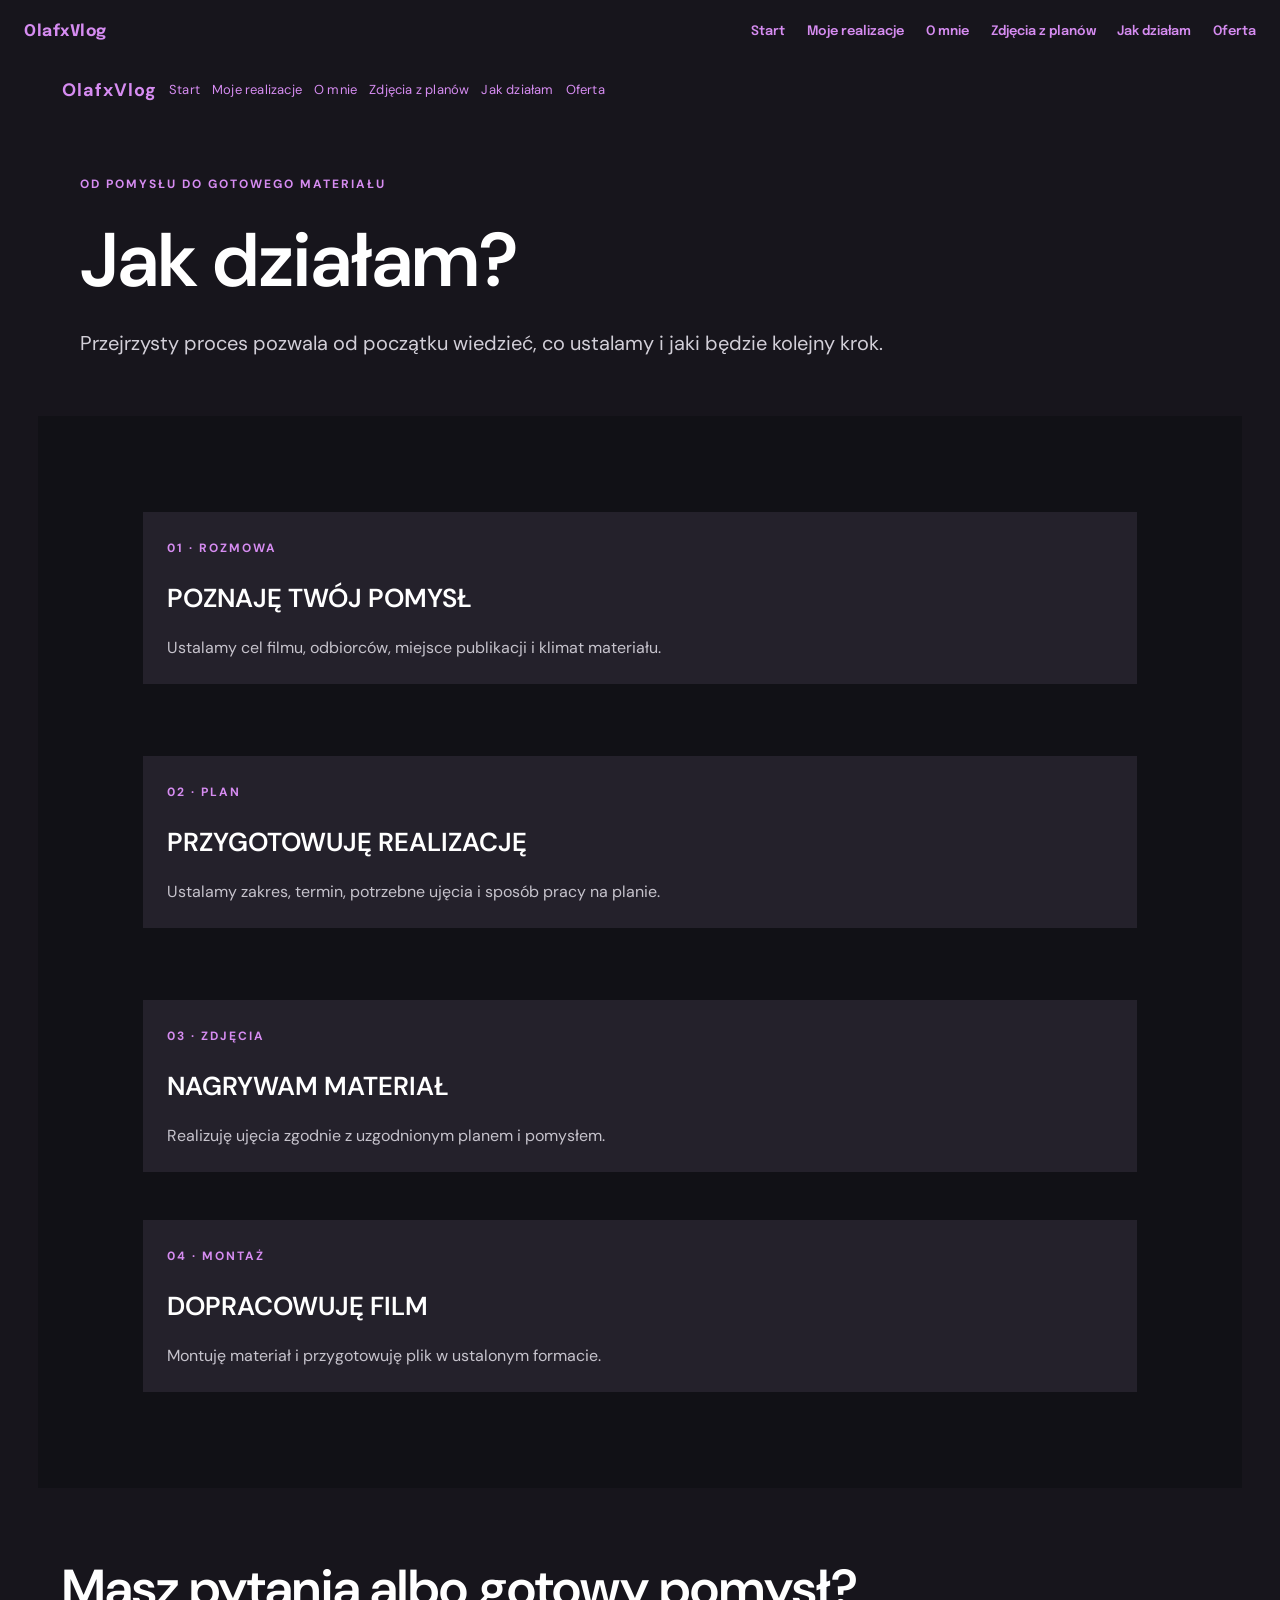
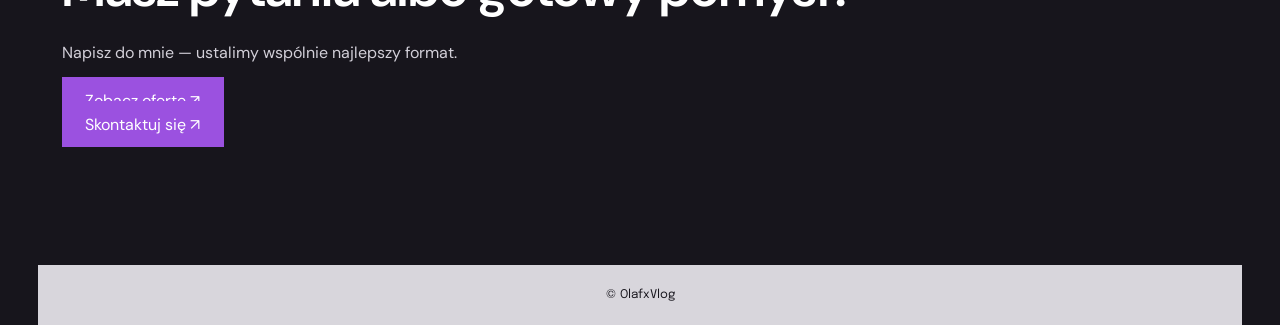
==== commit 0d2abadc: "Keep homepage hero visible with mobile menu" ====
--- a/docs/jak-dzialam/index.html
+++ b/docs/jak-dzialam/index.html
@@ -163,7 +163,7 @@
 }
 
 </style>
-<link rel="stylesheet" href="../wp-content/uploads/elementor/css/post-49.css"><link rel="stylesheet" href="../wp-content/uploads/elementor/css/base-desktop.css"><link rel="stylesheet" href="../wp-content/uploads/elementor/css/base-mobile.css"><link rel="stylesheet" href="../wp-content/uploads/elementor/css/post-74.css"><style id="static-navigation">.wp-block-navigation__responsive-container-open,.wp-block-navigation__responsive-container-close{display:none!important}.wp-block-navigation__responsive-container{display:block!important;position:static!important;width:auto!important;height:auto!important;max-height:none!important;opacity:1!important;visibility:visible!important;overflow:visible!important;background:transparent!important}.wp-block-navigation__responsive-container-content{display:block!important;visibility:visible!important}.wp-block-navigation__container{display:flex!important;flex-wrap:wrap!important;justify-content:center!important;gap:1rem!important}.wp-block-group:has(> .portfolio-brand-nav),.wp-block-group:has(> nav.wp-block-navigation){display:none!important}.ov-site-header{position:relative;z-index:100;display:flex;align-items:center;justify-content:space-between;gap:24px;width:100%;min-height:64px;padding:12px 24px;box-sizing:border-box;background:#17151c;color:#d68cf1;font-family:inherit}body.page-id-73 .ov-site-header{position:absolute;top:0;left:0;background:transparent}.ov-site-brand{flex:0 0 auto;color:#d68cf1!important;text-decoration:none!important;font-size:16px;font-weight:800;letter-spacing:.5px}.ov-desktop-navigation{display:flex;align-items:center;justify-content:flex-end;gap:clamp(10px,1.7vw,22px);min-width:0;white-space:nowrap}.ov-desktop-navigation a,.ov-mobile-links a{color:#d68cf1!important;text-decoration:none!important;font-size:13px;font-weight:600;line-height:1.35}.ov-desktop-navigation a:hover,.ov-mobile-links a:hover{color:#fff!important}.ov-mobile-navigation{display:none;position:relative;margin-left:auto}.ov-mobile-navigation summary{display:flex;align-items:center;justify-content:center;gap:8px;min-height:44px;padding:0 15px;border:1px solid #56445f;border-radius:999px;background:#292631;color:#f5eafb;font-size:14px;font-weight:700;list-style:none;cursor:pointer}.ov-mobile-navigation summary::-webkit-details-marker{display:none}.ov-mobile-links{position:absolute;top:calc(100% + 10px);right:0;z-index:110;display:flex;flex-direction:column;gap:2px;width:min(270px,calc(100vw - 32px));padding:9px;border:1px solid #393440;border-radius:17px;background:#211e27;box-shadow:0 18px 46px rgba(0,0,0,.4)}.ov-mobile-links a{display:flex;align-items:center;min-height:46px;padding:0 14px;border-radius:10px;font-size:15px}.ov-mobile-links a:hover{background:#302c37}.ov-form-status{margin:12px 0 0;color:#d7f6de;font-size:14px;line-height:1.5}.portfolio-brand-nav{display:flex!important;flex-wrap:nowrap!important;justify-content:flex-start!important;align-items:center!important;gap:12px!important;overflow-x:auto!important;white-space:nowrap!important}.portfolio-brand-nav p{margin:0!important}.portfolio-brand-nav a{color:#d68cf1!important;text-decoration:none!important}.elementor-73 .elementor-element-36d092e{width:100%;margin:22px auto 30px;padding:0 20px;box-sizing:border-box}.elementor-73 .elementor-social-icons-wrapper{display:flex!important;flex-flow:row wrap!important;justify-content:center!important;align-items:center!important;gap:12px!important}.elementor-73 .elementor-social-icons-wrapper .elementor-grid-item{display:block!important;flex:0 0 auto!important}.elementor-73 .elementor-social-icons-wrapper .elementor-screen-only{position:absolute!important;width:1px!important;height:1px!important;padding:0!important;margin:-1px!important;overflow:hidden!important;clip:rect(0,0,0,0)!important;white-space:nowrap!important;border:0!important}.elementor-73 .elementor-social-icons-wrapper .elementor-icon{display:inline-flex!important;align-items:center!important;justify-content:center!important;width:46px!important;height:46px!important;padding:0!important;border-radius:50%!important;background:#292631!important;color:#f4eff8!important;transition:transform .2s ease,background .2s ease}.elementor-73 .elementor-social-icons-wrapper .elementor-icon:hover{transform:translateY(-3px);background:#8c4bd1!important}.elementor-73 .elementor-social-icons-wrapper svg{display:block!important;width:20px!important;height:20px!important;max-width:20px!important;max-height:20px!important;fill:currentColor!important}.elementor-73 .elementor-element-06c989a{width:min(100% - 40px,680px)!important;margin:0 auto 48px!important}.elementor-73 .elementor-element-06c989a .wpcf7{padding:28px!important;border:1px solid #393440!important;border-radius:22px!important;background:#211e27!important;box-shadow:0 18px 50px rgba(0,0,0,.22)!important}.elementor-73 .elementor-element-06c989a .wpcf7 form p{margin:0 0 17px!important}.elementor-73 .elementor-element-06c989a .wpcf7 form label{display:block!important;color:#eee8f2!important;font-size:14px!important;font-weight:600!important;line-height:1.55!important}.elementor-73 .elementor-element-06c989a .wpcf7-form-control-wrap{display:block!important;margin-top:7px!important}.elementor-73 .elementor-element-06c989a .wpcf7 input:not([type=submit]),.elementor-73 .elementor-element-06c989a .wpcf7 textarea{display:block!important;width:100%!important;max-width:100%!important;box-sizing:border-box!important;padding:13px 15px!important;border:1px solid #4a4453!important;border-radius:11px!important;background:#302c37!important;color:#fff!important;font:inherit!important;outline:none!important;transition:border-color .2s ease,box-shadow .2s ease}.elementor-73 .elementor-element-06c989a .wpcf7 input:focus,.elementor-73 .elementor-element-06c989a .wpcf7 textarea:focus{border-color:#bd75eb!important;box-shadow:0 0 0 3px rgba(189,117,235,.18)!important}.elementor-73 .elementor-element-06c989a .wpcf7 textarea{min-height:145px!important;resize:vertical!important}.elementor-73 .elementor-element-06c989a .wpcf7 input[type=submit]{display:inline-flex!important;align-items:center!important;justify-content:center!important;width:auto!important;min-width:150px!important;padding:13px 24px!important;border:0!important;border-radius:999px!important;background:#9652db!important;color:white!important;font-weight:700!important;cursor:pointer!important;transition:transform .2s ease,background .2s ease}.elementor-73 .elementor-element-06c989a .wpcf7 input[type=submit]:hover{transform:translateY(-2px);background:#aa65eb!important}.elementor-73 .elementor-element-06c989a .wpcf7 .wpcf7-response-output{color:#eee8f2!important}.elementor-99 .e-youtube-base{display:inline-block!important;vertical-align:top;width:500px;max-width:calc(100vw - 48px);height:auto!important;aspect-ratio:16/9;margin:10px;overflow:hidden}.elementor-99 .e-youtube-base iframe{display:block;width:100%;height:100%;border:0}.elementor-99 .e-235416d-37e6544,.elementor-99 .e-8392875-91f4352,.elementor-99 .e-40be9d1-95b2715,.elementor-99 .e-2113d0b-c2fb46c,.elementor-99 .e-3a06204-0a8653b{width:250px;aspect-ratio:9/16}@media(max-width:760px){.portfolio-brand-nav{gap:10px!important}.portfolio-brand-nav p{font-size:13px!important}}@media(max-width:767px){.elementor-99 .e-youtube-base{width:300px;max-width:calc(100vw - 48px);margin:8px auto;display:block!important}.elementor-99 .e-235416d-37e6544,.elementor-99 .e-8392875-91f4352,.elementor-99 .e-40be9d1-95b2715,.elementor-99 .e-2113d0b-c2fb46c,.elementor-99 .e-3a06204-0a8653b{width:220px}}@media(max-width:600px){.elementor-73 .elementor-element-06c989a{width:calc(100% - 32px)!important}.elementor-73 .elementor-element-06c989a .wpcf7{padding:21px 17px!important;border-radius:18px!important}.elementor-73 .elementor-social-icons-wrapper{gap:10px!important}.elementor-73 .elementor-social-icons-wrapper .elementor-icon{width:44px!important;height:44px!important}}@media(max-width:860px){.ov-site-header{min-height:62px;padding:10px 16px;gap:12px}.ov-desktop-navigation{display:none!important}.ov-mobile-navigation{display:block!important}.wp-block-buttons{display:flex!important;flex-flow:row wrap!important;align-items:center!important;gap:12px!important}.wp-block-buttons>.wp-block-button{flex:0 1 auto!important;width:auto!important;max-width:100%!important;margin:0!important}.wp-block-button__link{display:inline-flex!important;align-items:center!important;justify-content:center!important;max-width:100%!important;min-height:46px;box-sizing:border-box!important;white-space:normal!important;overflow-wrap:anywhere;line-height:1.35!important;text-align:center!important;padding:12px 18px!important}.elementor .elementor-button-wrapper{display:flex!important;flex-flow:row wrap!important;align-items:center!important;gap:12px!important;max-width:100%}.elementor .elementor-button{display:inline-flex!important;align-items:center!important;justify-content:center!important;width:auto!important;max-width:100%!important;min-height:46px;box-sizing:border-box!important;white-space:normal!important;overflow-wrap:anywhere;line-height:1.35!important;text-align:center!important;padding:12px 18px!important}.elementor .elementor-element{min-width:0}.elementor .e-con,.elementor .e-con-inner{max-width:100%;box-sizing:border-box}.elementor img,.wp-block-image img{max-width:100%;height:auto}.wp-site-blocks{overflow-x:clip}}</style></head>
+<link rel="stylesheet" href="../wp-content/uploads/elementor/css/post-49.css"><link rel="stylesheet" href="../wp-content/uploads/elementor/css/base-desktop.css"><link rel="stylesheet" href="../wp-content/uploads/elementor/css/base-mobile.css"><link rel="stylesheet" href="../wp-content/uploads/elementor/css/post-74.css"><style id="static-navigation">.wp-block-navigation__responsive-container-open,.wp-block-navigation__responsive-container-close{display:none!important}.wp-block-navigation__responsive-container{display:block!important;position:static!important;width:auto!important;height:auto!important;max-height:none!important;opacity:1!important;visibility:visible!important;overflow:visible!important;background:transparent!important}.wp-block-navigation__responsive-container-content{display:block!important;visibility:visible!important}.wp-block-navigation__container{display:flex!important;flex-wrap:wrap!important;justify-content:center!important;gap:1rem!important}body.page-id-73 .portfolio-brand-nav,.wp-block-group:has(> nav.wp-block-navigation){display:none!important}.ov-site-header{position:relative;z-index:100;display:flex;align-items:center;justify-content:space-between;gap:24px;width:100%;min-height:64px;padding:12px 24px;box-sizing:border-box;background:#17151c;color:#d68cf1;font-family:inherit}body.page-id-73 .ov-site-header{position:absolute;top:0;left:0;background:transparent}.ov-site-brand{flex:0 0 auto;color:#d68cf1!important;text-decoration:none!important;font-size:16px;font-weight:800;letter-spacing:.5px}.ov-desktop-navigation{display:flex;align-items:center;justify-content:flex-end;gap:clamp(10px,1.7vw,22px);min-width:0;white-space:nowrap}.ov-desktop-navigation a,.ov-mobile-links a{color:#d68cf1!important;text-decoration:none!important;font-size:13px;font-weight:600;line-height:1.35}.ov-desktop-navigation a:hover,.ov-mobile-links a:hover{color:#fff!important}.ov-mobile-navigation{display:none;position:relative;margin-left:auto}.ov-mobile-navigation summary{display:flex;align-items:center;justify-content:center;gap:8px;min-height:44px;padding:0 15px;border:1px solid #56445f;border-radius:999px;background:#292631;color:#f5eafb;font-size:14px;font-weight:700;list-style:none;cursor:pointer}.ov-mobile-navigation summary::-webkit-details-marker{display:none}.ov-mobile-links{position:absolute;top:calc(100% + 10px);right:0;z-index:110;display:flex;flex-direction:column;gap:2px;width:min(270px,calc(100vw - 32px));padding:9px;border:1px solid #393440;border-radius:17px;background:#211e27;box-shadow:0 18px 46px rgba(0,0,0,.4)}.ov-mobile-links a{display:flex;align-items:center;min-height:46px;padding:0 14px;border-radius:10px;font-size:15px}.ov-mobile-links a:hover{background:#302c37}.ov-form-status{margin:12px 0 0;color:#d7f6de;font-size:14px;line-height:1.5}.portfolio-brand-nav{display:flex!important;flex-wrap:nowrap!important;justify-content:flex-start!important;align-items:center!important;gap:12px!important;overflow-x:auto!important;white-space:nowrap!important}.portfolio-brand-nav p{margin:0!important}.portfolio-brand-nav a{color:#d68cf1!important;text-decoration:none!important}.elementor-73 .elementor-element-36d092e{width:100%;margin:22px auto 30px;padding:0 20px;box-sizing:border-box}.elementor-73 .elementor-social-icons-wrapper{display:flex!important;flex-flow:row wrap!important;justify-content:center!important;align-items:center!important;gap:12px!important}.elementor-73 .elementor-social-icons-wrapper .elementor-grid-item{display:block!important;flex:0 0 auto!important}.elementor-73 .elementor-social-icons-wrapper .elementor-screen-only{position:absolute!important;width:1px!important;height:1px!important;padding:0!important;margin:-1px!important;overflow:hidden!important;clip:rect(0,0,0,0)!important;white-space:nowrap!important;border:0!important}.elementor-73 .elementor-social-icons-wrapper .elementor-icon{display:inline-flex!important;align-items:center!important;justify-content:center!important;width:46px!important;height:46px!important;padding:0!important;border-radius:50%!important;background:#292631!important;color:#f4eff8!important;transition:transform .2s ease,background .2s ease}.elementor-73 .elementor-social-icons-wrapper .elementor-icon:hover{transform:translateY(-3px);background:#8c4bd1!important}.elementor-73 .elementor-social-icons-wrapper svg{display:block!important;width:20px!important;height:20px!important;max-width:20px!important;max-height:20px!important;fill:currentColor!important}.elementor-73 .elementor-element-06c989a{width:min(100% - 40px,680px)!important;margin:0 auto 48px!important}.elementor-73 .elementor-element-06c989a .wpcf7{padding:28px!important;border:1px solid #393440!important;border-radius:22px!important;background:#211e27!important;box-shadow:0 18px 50px rgba(0,0,0,.22)!important}.elementor-73 .elementor-element-06c989a .wpcf7 form p{margin:0 0 17px!important}.elementor-73 .elementor-element-06c989a .wpcf7 form label{display:block!important;color:#eee8f2!important;font-size:14px!important;font-weight:600!important;line-height:1.55!important}.elementor-73 .elementor-element-06c989a .wpcf7-form-control-wrap{display:block!important;margin-top:7px!important}.elementor-73 .elementor-element-06c989a .wpcf7 input:not([type=submit]),.elementor-73 .elementor-element-06c989a .wpcf7 textarea{display:block!important;width:100%!important;max-width:100%!important;box-sizing:border-box!important;padding:13px 15px!important;border:1px solid #4a4453!important;border-radius:11px!important;background:#302c37!important;color:#fff!important;font:inherit!important;outline:none!important;transition:border-color .2s ease,box-shadow .2s ease}.elementor-73 .elementor-element-06c989a .wpcf7 input:focus,.elementor-73 .elementor-element-06c989a .wpcf7 textarea:focus{border-color:#bd75eb!important;box-shadow:0 0 0 3px rgba(189,117,235,.18)!important}.elementor-73 .elementor-element-06c989a .wpcf7 textarea{min-height:145px!important;resize:vertical!important}.elementor-73 .elementor-element-06c989a .wpcf7 input[type=submit]{display:inline-flex!important;align-items:center!important;justify-content:center!important;width:auto!important;min-width:150px!important;padding:13px 24px!important;border:0!important;border-radius:999px!important;background:#9652db!important;color:white!important;font-weight:700!important;cursor:pointer!important;transition:transform .2s ease,background .2s ease}.elementor-73 .elementor-element-06c989a .wpcf7 input[type=submit]:hover{transform:translateY(-2px);background:#aa65eb!important}.elementor-73 .elementor-element-06c989a .wpcf7 .wpcf7-response-output{color:#eee8f2!important}.elementor-99 .e-youtube-base{display:inline-block!important;vertical-align:top;width:500px;max-width:calc(100vw - 48px);height:auto!important;aspect-ratio:16/9;margin:10px;overflow:hidden}.elementor-99 .e-youtube-base iframe{display:block;width:100%;height:100%;border:0}.elementor-99 .e-235416d-37e6544,.elementor-99 .e-8392875-91f4352,.elementor-99 .e-40be9d1-95b2715,.elementor-99 .e-2113d0b-c2fb46c,.elementor-99 .e-3a06204-0a8653b{width:250px;aspect-ratio:9/16}@media(max-width:760px){.portfolio-brand-nav{gap:10px!important}.portfolio-brand-nav p{font-size:13px!important}}@media(max-width:767px){.elementor-99 .e-youtube-base{width:300px;max-width:calc(100vw - 48px);margin:8px auto;display:block!important}.elementor-99 .e-235416d-37e6544,.elementor-99 .e-8392875-91f4352,.elementor-99 .e-40be9d1-95b2715,.elementor-99 .e-2113d0b-c2fb46c,.elementor-99 .e-3a06204-0a8653b{width:220px}}@media(max-width:600px){.elementor-73 .elementor-element-06c989a{width:calc(100% - 32px)!important}.elementor-73 .elementor-element-06c989a .wpcf7{padding:21px 17px!important;border-radius:18px!important}.elementor-73 .elementor-social-icons-wrapper{gap:10px!important}.elementor-73 .elementor-social-icons-wrapper .elementor-icon{width:44px!important;height:44px!important}}@media(max-width:860px){.ov-site-header{min-height:62px;padding:10px 16px;gap:12px}.ov-desktop-navigation{display:none!important}.ov-mobile-navigation{display:block!important}.wp-block-buttons{display:flex!important;flex-flow:row wrap!important;align-items:center!important;gap:12px!important}.wp-block-buttons>.wp-block-button{flex:0 1 auto!important;width:auto!important;max-width:100%!important;margin:0!important}.wp-block-button__link{display:inline-flex!important;align-items:center!important;justify-content:center!important;max-width:100%!important;min-height:46px;box-sizing:border-box!important;white-space:normal!important;overflow-wrap:anywhere;line-height:1.35!important;text-align:center!important;padding:12px 18px!important}.elementor .elementor-button-wrapper{display:flex!important;flex-flow:row wrap!important;align-items:center!important;gap:12px!important;max-width:100%}.elementor .elementor-button{display:inline-flex!important;align-items:center!important;justify-content:center!important;width:auto!important;max-width:100%!important;min-height:46px;box-sizing:border-box!important;white-space:normal!important;overflow-wrap:anywhere;line-height:1.35!important;text-align:center!important;padding:12px 18px!important}.elementor .elementor-element{min-width:0}.elementor .e-con,.elementor .e-con-inner{max-width:100%;box-sizing:border-box}.elementor img,.wp-block-image img{max-width:100%;height:auto}.wp-site-blocks{overflow-x:clip}}</style></head>
 
 <body class="wp-singular page-template-default page page-id-74 wp-custom-logo wp-embed-responsive wp-theme-devotion ally-default elementor-default elementor-kit-49 elementor-page elementor-page-74"><header class="ov-site-header"><a class="ov-site-brand" href="../">OlafxVlog</a><nav class="ov-desktop-navigation" aria-label="Menu główne"><a href="../">Start</a><a href="../moje-realizacje/">Moje realizacje</a><a href="../o-mnie/">O mnie</a><a href="../zdjecia-z-planow/">Zdjęcia z planów</a><a href="./">Jak działam</a><a href="../oferta/">Oferta</a></nav><details class="ov-mobile-navigation"><summary aria-label="Pokaż menu"><span aria-hidden="true">☰</span> Menu</summary><nav class="ov-mobile-links" aria-label="Menu główne"><a href="../">Start</a><a href="../moje-realizacje/">Moje realizacje</a><a href="../o-mnie/">O mnie</a><a href="../zdjecia-z-planow/">Zdjęcia z planów</a><a href="./">Jak działam</a><a href="../oferta/">Oferta</a></nav></details></header>
 
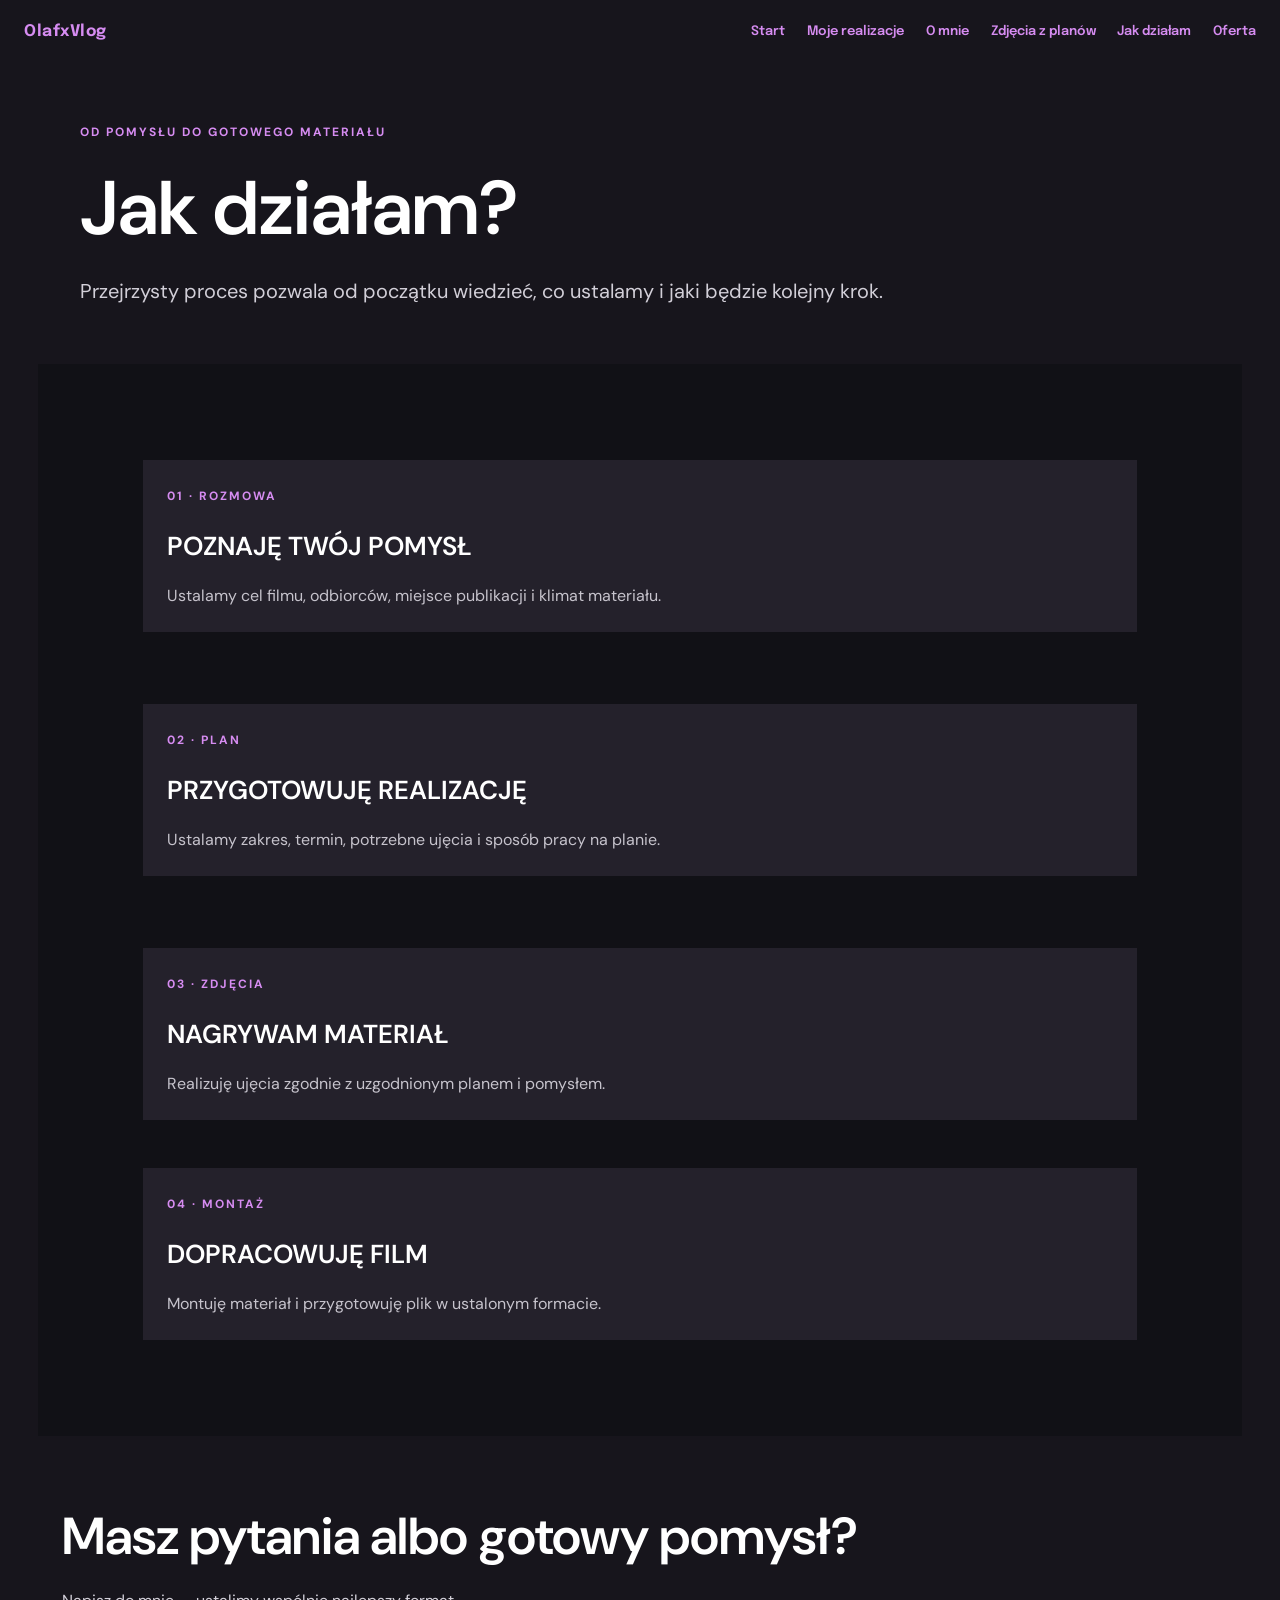
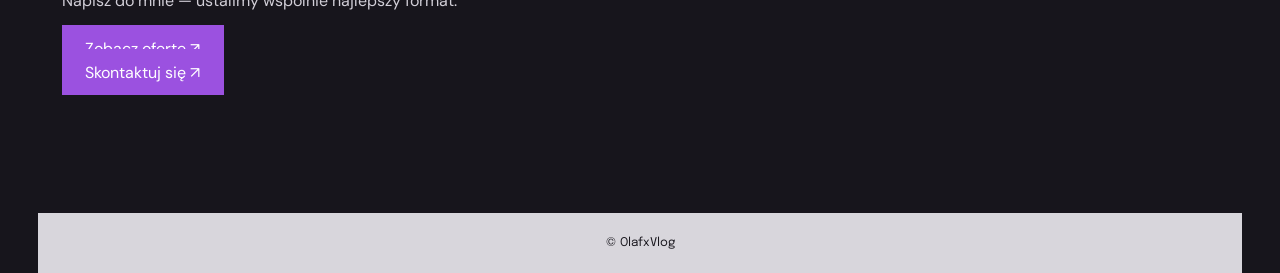
==== commit a514d9b0: "Remove duplicate legacy navigation" ====
--- a/docs/jak-dzialam/index.html
+++ b/docs/jak-dzialam/index.html
@@ -163,7 +163,7 @@
 }
 
 </style>
-<link rel="stylesheet" href="../wp-content/uploads/elementor/css/post-49.css"><link rel="stylesheet" href="../wp-content/uploads/elementor/css/base-desktop.css"><link rel="stylesheet" href="../wp-content/uploads/elementor/css/base-mobile.css"><link rel="stylesheet" href="../wp-content/uploads/elementor/css/post-74.css"><style id="static-navigation">.wp-block-navigation__responsive-container-open,.wp-block-navigation__responsive-container-close{display:none!important}.wp-block-navigation__responsive-container{display:block!important;position:static!important;width:auto!important;height:auto!important;max-height:none!important;opacity:1!important;visibility:visible!important;overflow:visible!important;background:transparent!important}.wp-block-navigation__responsive-container-content{display:block!important;visibility:visible!important}.wp-block-navigation__container{display:flex!important;flex-wrap:wrap!important;justify-content:center!important;gap:1rem!important}body.page-id-73 .portfolio-brand-nav,.wp-block-group:has(> nav.wp-block-navigation){display:none!important}.ov-site-header{position:relative;z-index:100;display:flex;align-items:center;justify-content:space-between;gap:24px;width:100%;min-height:64px;padding:12px 24px;box-sizing:border-box;background:#17151c;color:#d68cf1;font-family:inherit}body.page-id-73 .ov-site-header{position:absolute;top:0;left:0;background:transparent}.ov-site-brand{flex:0 0 auto;color:#d68cf1!important;text-decoration:none!important;font-size:16px;font-weight:800;letter-spacing:.5px}.ov-desktop-navigation{display:flex;align-items:center;justify-content:flex-end;gap:clamp(10px,1.7vw,22px);min-width:0;white-space:nowrap}.ov-desktop-navigation a,.ov-mobile-links a{color:#d68cf1!important;text-decoration:none!important;font-size:13px;font-weight:600;line-height:1.35}.ov-desktop-navigation a:hover,.ov-mobile-links a:hover{color:#fff!important}.ov-mobile-navigation{display:none;position:relative;margin-left:auto}.ov-mobile-navigation summary{display:flex;align-items:center;justify-content:center;gap:8px;min-height:44px;padding:0 15px;border:1px solid #56445f;border-radius:999px;background:#292631;color:#f5eafb;font-size:14px;font-weight:700;list-style:none;cursor:pointer}.ov-mobile-navigation summary::-webkit-details-marker{display:none}.ov-mobile-links{position:absolute;top:calc(100% + 10px);right:0;z-index:110;display:flex;flex-direction:column;gap:2px;width:min(270px,calc(100vw - 32px));padding:9px;border:1px solid #393440;border-radius:17px;background:#211e27;box-shadow:0 18px 46px rgba(0,0,0,.4)}.ov-mobile-links a{display:flex;align-items:center;min-height:46px;padding:0 14px;border-radius:10px;font-size:15px}.ov-mobile-links a:hover{background:#302c37}.ov-form-status{margin:12px 0 0;color:#d7f6de;font-size:14px;line-height:1.5}.portfolio-brand-nav{display:flex!important;flex-wrap:nowrap!important;justify-content:flex-start!important;align-items:center!important;gap:12px!important;overflow-x:auto!important;white-space:nowrap!important}.portfolio-brand-nav p{margin:0!important}.portfolio-brand-nav a{color:#d68cf1!important;text-decoration:none!important}.elementor-73 .elementor-element-36d092e{width:100%;margin:22px auto 30px;padding:0 20px;box-sizing:border-box}.elementor-73 .elementor-social-icons-wrapper{display:flex!important;flex-flow:row wrap!important;justify-content:center!important;align-items:center!important;gap:12px!important}.elementor-73 .elementor-social-icons-wrapper .elementor-grid-item{display:block!important;flex:0 0 auto!important}.elementor-73 .elementor-social-icons-wrapper .elementor-screen-only{position:absolute!important;width:1px!important;height:1px!important;padding:0!important;margin:-1px!important;overflow:hidden!important;clip:rect(0,0,0,0)!important;white-space:nowrap!important;border:0!important}.elementor-73 .elementor-social-icons-wrapper .elementor-icon{display:inline-flex!important;align-items:center!important;justify-content:center!important;width:46px!important;height:46px!important;padding:0!important;border-radius:50%!important;background:#292631!important;color:#f4eff8!important;transition:transform .2s ease,background .2s ease}.elementor-73 .elementor-social-icons-wrapper .elementor-icon:hover{transform:translateY(-3px);background:#8c4bd1!important}.elementor-73 .elementor-social-icons-wrapper svg{display:block!important;width:20px!important;height:20px!important;max-width:20px!important;max-height:20px!important;fill:currentColor!important}.elementor-73 .elementor-element-06c989a{width:min(100% - 40px,680px)!important;margin:0 auto 48px!important}.elementor-73 .elementor-element-06c989a .wpcf7{padding:28px!important;border:1px solid #393440!important;border-radius:22px!important;background:#211e27!important;box-shadow:0 18px 50px rgba(0,0,0,.22)!important}.elementor-73 .elementor-element-06c989a .wpcf7 form p{margin:0 0 17px!important}.elementor-73 .elementor-element-06c989a .wpcf7 form label{display:block!important;color:#eee8f2!important;font-size:14px!important;font-weight:600!important;line-height:1.55!important}.elementor-73 .elementor-element-06c989a .wpcf7-form-control-wrap{display:block!important;margin-top:7px!important}.elementor-73 .elementor-element-06c989a .wpcf7 input:not([type=submit]),.elementor-73 .elementor-element-06c989a .wpcf7 textarea{display:block!important;width:100%!important;max-width:100%!important;box-sizing:border-box!important;padding:13px 15px!important;border:1px solid #4a4453!important;border-radius:11px!important;background:#302c37!important;color:#fff!important;font:inherit!important;outline:none!important;transition:border-color .2s ease,box-shadow .2s ease}.elementor-73 .elementor-element-06c989a .wpcf7 input:focus,.elementor-73 .elementor-element-06c989a .wpcf7 textarea:focus{border-color:#bd75eb!important;box-shadow:0 0 0 3px rgba(189,117,235,.18)!important}.elementor-73 .elementor-element-06c989a .wpcf7 textarea{min-height:145px!important;resize:vertical!important}.elementor-73 .elementor-element-06c989a .wpcf7 input[type=submit]{display:inline-flex!important;align-items:center!important;justify-content:center!important;width:auto!important;min-width:150px!important;padding:13px 24px!important;border:0!important;border-radius:999px!important;background:#9652db!important;color:white!important;font-weight:700!important;cursor:pointer!important;transition:transform .2s ease,background .2s ease}.elementor-73 .elementor-element-06c989a .wpcf7 input[type=submit]:hover{transform:translateY(-2px);background:#aa65eb!important}.elementor-73 .elementor-element-06c989a .wpcf7 .wpcf7-response-output{color:#eee8f2!important}.elementor-99 .e-youtube-base{display:inline-block!important;vertical-align:top;width:500px;max-width:calc(100vw - 48px);height:auto!important;aspect-ratio:16/9;margin:10px;overflow:hidden}.elementor-99 .e-youtube-base iframe{display:block;width:100%;height:100%;border:0}.elementor-99 .e-235416d-37e6544,.elementor-99 .e-8392875-91f4352,.elementor-99 .e-40be9d1-95b2715,.elementor-99 .e-2113d0b-c2fb46c,.elementor-99 .e-3a06204-0a8653b{width:250px;aspect-ratio:9/16}@media(max-width:760px){.portfolio-brand-nav{gap:10px!important}.portfolio-brand-nav p{font-size:13px!important}}@media(max-width:767px){.elementor-99 .e-youtube-base{width:300px;max-width:calc(100vw - 48px);margin:8px auto;display:block!important}.elementor-99 .e-235416d-37e6544,.elementor-99 .e-8392875-91f4352,.elementor-99 .e-40be9d1-95b2715,.elementor-99 .e-2113d0b-c2fb46c,.elementor-99 .e-3a06204-0a8653b{width:220px}}@media(max-width:600px){.elementor-73 .elementor-element-06c989a{width:calc(100% - 32px)!important}.elementor-73 .elementor-element-06c989a .wpcf7{padding:21px 17px!important;border-radius:18px!important}.elementor-73 .elementor-social-icons-wrapper{gap:10px!important}.elementor-73 .elementor-social-icons-wrapper .elementor-icon{width:44px!important;height:44px!important}}@media(max-width:860px){.ov-site-header{min-height:62px;padding:10px 16px;gap:12px}.ov-desktop-navigation{display:none!important}.ov-mobile-navigation{display:block!important}.wp-block-buttons{display:flex!important;flex-flow:row wrap!important;align-items:center!important;gap:12px!important}.wp-block-buttons>.wp-block-button{flex:0 1 auto!important;width:auto!important;max-width:100%!important;margin:0!important}.wp-block-button__link{display:inline-flex!important;align-items:center!important;justify-content:center!important;max-width:100%!important;min-height:46px;box-sizing:border-box!important;white-space:normal!important;overflow-wrap:anywhere;line-height:1.35!important;text-align:center!important;padding:12px 18px!important}.elementor .elementor-button-wrapper{display:flex!important;flex-flow:row wrap!important;align-items:center!important;gap:12px!important;max-width:100%}.elementor .elementor-button{display:inline-flex!important;align-items:center!important;justify-content:center!important;width:auto!important;max-width:100%!important;min-height:46px;box-sizing:border-box!important;white-space:normal!important;overflow-wrap:anywhere;line-height:1.35!important;text-align:center!important;padding:12px 18px!important}.elementor .elementor-element{min-width:0}.elementor .e-con,.elementor .e-con-inner{max-width:100%;box-sizing:border-box}.elementor img,.wp-block-image img{max-width:100%;height:auto}.wp-site-blocks{overflow-x:clip}}</style></head>
+<link rel="stylesheet" href="../wp-content/uploads/elementor/css/post-49.css"><link rel="stylesheet" href="../wp-content/uploads/elementor/css/base-desktop.css"><link rel="stylesheet" href="../wp-content/uploads/elementor/css/base-mobile.css"><link rel="stylesheet" href="../wp-content/uploads/elementor/css/post-74.css"><style id="static-navigation">.wp-block-navigation__responsive-container-open,.wp-block-navigation__responsive-container-close{display:none!important}.wp-block-navigation__responsive-container{display:block!important;position:static!important;width:auto!important;height:auto!important;max-height:none!important;opacity:1!important;visibility:visible!important;overflow:visible!important;background:transparent!important}.wp-block-navigation__responsive-container-content{display:block!important;visibility:visible!important}.wp-block-navigation__container{display:flex!important;flex-wrap:wrap!important;justify-content:center!important;gap:1rem!important}.portfolio-brand-nav,body:not(.page-id-73) .wp-block-group:has(> .portfolio-brand-nav),.wp-block-group:has(> nav.wp-block-navigation){display:none!important}.ov-site-header{position:relative;z-index:100;display:flex;align-items:center;justify-content:space-between;gap:24px;width:100%;min-height:64px;padding:12px 24px;box-sizing:border-box;background:#17151c;color:#d68cf1;font-family:inherit}body.page-id-73 .ov-site-header{position:absolute;top:0;left:0;background:transparent}.ov-site-brand{flex:0 0 auto;color:#d68cf1!important;text-decoration:none!important;font-size:16px;font-weight:800;letter-spacing:.5px}.ov-desktop-navigation{display:flex;align-items:center;justify-content:flex-end;gap:clamp(10px,1.7vw,22px);min-width:0;white-space:nowrap}.ov-desktop-navigation a,.ov-mobile-links a{color:#d68cf1!important;text-decoration:none!important;font-size:13px;font-weight:600;line-height:1.35}.ov-desktop-navigation a:hover,.ov-mobile-links a:hover{color:#fff!important}.ov-mobile-navigation{display:none;position:relative;margin-left:auto}.ov-mobile-navigation summary{display:flex;align-items:center;justify-content:center;gap:8px;min-height:44px;padding:0 15px;border:1px solid #56445f;border-radius:999px;background:#292631;color:#f5eafb;font-size:14px;font-weight:700;list-style:none;cursor:pointer}.ov-mobile-navigation summary::-webkit-details-marker{display:none}.ov-mobile-links{position:absolute;top:calc(100% + 10px);right:0;z-index:110;display:flex;flex-direction:column;gap:2px;width:min(270px,calc(100vw - 32px));padding:9px;border:1px solid #393440;border-radius:17px;background:#211e27;box-shadow:0 18px 46px rgba(0,0,0,.4)}.ov-mobile-links a{display:flex;align-items:center;min-height:46px;padding:0 14px;border-radius:10px;font-size:15px}.ov-mobile-links a:hover{background:#302c37}.ov-form-status{margin:12px 0 0;color:#d7f6de;font-size:14px;line-height:1.5}.portfolio-brand-nav{display:flex!important;flex-wrap:nowrap!important;justify-content:flex-start!important;align-items:center!important;gap:12px!important;overflow-x:auto!important;white-space:nowrap!important}.portfolio-brand-nav p{margin:0!important}.portfolio-brand-nav a{color:#d68cf1!important;text-decoration:none!important}.elementor-73 .elementor-element-36d092e{width:100%;margin:22px auto 30px;padding:0 20px;box-sizing:border-box}.elementor-73 .elementor-social-icons-wrapper{display:flex!important;flex-flow:row wrap!important;justify-content:center!important;align-items:center!important;gap:12px!important}.elementor-73 .elementor-social-icons-wrapper .elementor-grid-item{display:block!important;flex:0 0 auto!important}.elementor-73 .elementor-social-icons-wrapper .elementor-screen-only{position:absolute!important;width:1px!important;height:1px!important;padding:0!important;margin:-1px!important;overflow:hidden!important;clip:rect(0,0,0,0)!important;white-space:nowrap!important;border:0!important}.elementor-73 .elementor-social-icons-wrapper .elementor-icon{display:inline-flex!important;align-items:center!important;justify-content:center!important;width:46px!important;height:46px!important;padding:0!important;border-radius:50%!important;background:#292631!important;color:#f4eff8!important;transition:transform .2s ease,background .2s ease}.elementor-73 .elementor-social-icons-wrapper .elementor-icon:hover{transform:translateY(-3px);background:#8c4bd1!important}.elementor-73 .elementor-social-icons-wrapper svg{display:block!important;width:20px!important;height:20px!important;max-width:20px!important;max-height:20px!important;fill:currentColor!important}.elementor-73 .elementor-element-06c989a{width:min(100% - 40px,680px)!important;margin:0 auto 48px!important}.elementor-73 .elementor-element-06c989a .wpcf7{padding:28px!important;border:1px solid #393440!important;border-radius:22px!important;background:#211e27!important;box-shadow:0 18px 50px rgba(0,0,0,.22)!important}.elementor-73 .elementor-element-06c989a .wpcf7 form p{margin:0 0 17px!important}.elementor-73 .elementor-element-06c989a .wpcf7 form label{display:block!important;color:#eee8f2!important;font-size:14px!important;font-weight:600!important;line-height:1.55!important}.elementor-73 .elementor-element-06c989a .wpcf7-form-control-wrap{display:block!important;margin-top:7px!important}.elementor-73 .elementor-element-06c989a .wpcf7 input:not([type=submit]),.elementor-73 .elementor-element-06c989a .wpcf7 textarea{display:block!important;width:100%!important;max-width:100%!important;box-sizing:border-box!important;padding:13px 15px!important;border:1px solid #4a4453!important;border-radius:11px!important;background:#302c37!important;color:#fff!important;font:inherit!important;outline:none!important;transition:border-color .2s ease,box-shadow .2s ease}.elementor-73 .elementor-element-06c989a .wpcf7 input:focus,.elementor-73 .elementor-element-06c989a .wpcf7 textarea:focus{border-color:#bd75eb!important;box-shadow:0 0 0 3px rgba(189,117,235,.18)!important}.elementor-73 .elementor-element-06c989a .wpcf7 textarea{min-height:145px!important;resize:vertical!important}.elementor-73 .elementor-element-06c989a .wpcf7 input[type=submit]{display:inline-flex!important;align-items:center!important;justify-content:center!important;width:auto!important;min-width:150px!important;padding:13px 24px!important;border:0!important;border-radius:999px!important;background:#9652db!important;color:white!important;font-weight:700!important;cursor:pointer!important;transition:transform .2s ease,background .2s ease}.elementor-73 .elementor-element-06c989a .wpcf7 input[type=submit]:hover{transform:translateY(-2px);background:#aa65eb!important}.elementor-73 .elementor-element-06c989a .wpcf7 .wpcf7-response-output{color:#eee8f2!important}.elementor-99 .e-youtube-base{display:inline-block!important;vertical-align:top;width:500px;max-width:calc(100vw - 48px);height:auto!important;aspect-ratio:16/9;margin:10px;overflow:hidden}.elementor-99 .e-youtube-base iframe{display:block;width:100%;height:100%;border:0}.elementor-99 .e-235416d-37e6544,.elementor-99 .e-8392875-91f4352,.elementor-99 .e-40be9d1-95b2715,.elementor-99 .e-2113d0b-c2fb46c,.elementor-99 .e-3a06204-0a8653b{width:250px;aspect-ratio:9/16}@media(max-width:760px){.portfolio-brand-nav{gap:10px!important}.portfolio-brand-nav p{font-size:13px!important}}@media(max-width:767px){.elementor-99 .e-youtube-base{width:300px;max-width:calc(100vw - 48px);margin:8px auto;display:block!important}.elementor-99 .e-235416d-37e6544,.elementor-99 .e-8392875-91f4352,.elementor-99 .e-40be9d1-95b2715,.elementor-99 .e-2113d0b-c2fb46c,.elementor-99 .e-3a06204-0a8653b{width:220px}}@media(max-width:600px){.elementor-73 .elementor-element-06c989a{width:calc(100% - 32px)!important}.elementor-73 .elementor-element-06c989a .wpcf7{padding:21px 17px!important;border-radius:18px!important}.elementor-73 .elementor-social-icons-wrapper{gap:10px!important}.elementor-73 .elementor-social-icons-wrapper .elementor-icon{width:44px!important;height:44px!important}}@media(max-width:860px){.ov-site-header{min-height:62px;padding:10px 16px;gap:12px}.ov-desktop-navigation{display:none!important}.ov-mobile-navigation{display:block!important}.wp-block-buttons{display:flex!important;flex-flow:row wrap!important;align-items:center!important;gap:12px!important}.wp-block-buttons>.wp-block-button{flex:0 1 auto!important;width:auto!important;max-width:100%!important;margin:0!important}.wp-block-button__link{display:inline-flex!important;align-items:center!important;justify-content:center!important;max-width:100%!important;min-height:46px;box-sizing:border-box!important;white-space:normal!important;overflow-wrap:anywhere;line-height:1.35!important;text-align:center!important;padding:12px 18px!important}.elementor .elementor-button-wrapper{display:flex!important;flex-flow:row wrap!important;align-items:center!important;gap:12px!important;max-width:100%}.elementor .elementor-button{display:inline-flex!important;align-items:center!important;justify-content:center!important;width:auto!important;max-width:100%!important;min-height:46px;box-sizing:border-box!important;white-space:normal!important;overflow-wrap:anywhere;line-height:1.35!important;text-align:center!important;padding:12px 18px!important}.elementor .elementor-element{min-width:0}.elementor .e-con,.elementor .e-con-inner{max-width:100%;box-sizing:border-box}.elementor img,.wp-block-image img{max-width:100%;height:auto}.wp-site-blocks{overflow-x:clip}}</style></head>
 
 <body class="wp-singular page-template-default page page-id-74 wp-custom-logo wp-embed-responsive wp-theme-devotion ally-default elementor-default elementor-kit-49 elementor-page elementor-page-74"><header class="ov-site-header"><a class="ov-site-brand" href="../">OlafxVlog</a><nav class="ov-desktop-navigation" aria-label="Menu główne"><a href="../">Start</a><a href="../moje-realizacje/">Moje realizacje</a><a href="../o-mnie/">O mnie</a><a href="../zdjecia-z-planow/">Zdjęcia z planów</a><a href="./">Jak działam</a><a href="../oferta/">Oferta</a></nav><details class="ov-mobile-navigation"><summary aria-label="Pokaż menu"><span aria-hidden="true">☰</span> Menu</summary><nav class="ov-mobile-links" aria-label="Menu główne"><a href="../">Start</a><a href="../moje-realizacje/">Moje realizacje</a><a href="../o-mnie/">O mnie</a><a href="../zdjecia-z-planow/">Zdjęcia z planów</a><a href="./">Jak działam</a><a href="../oferta/">Oferta</a></nav></details></header>
 
